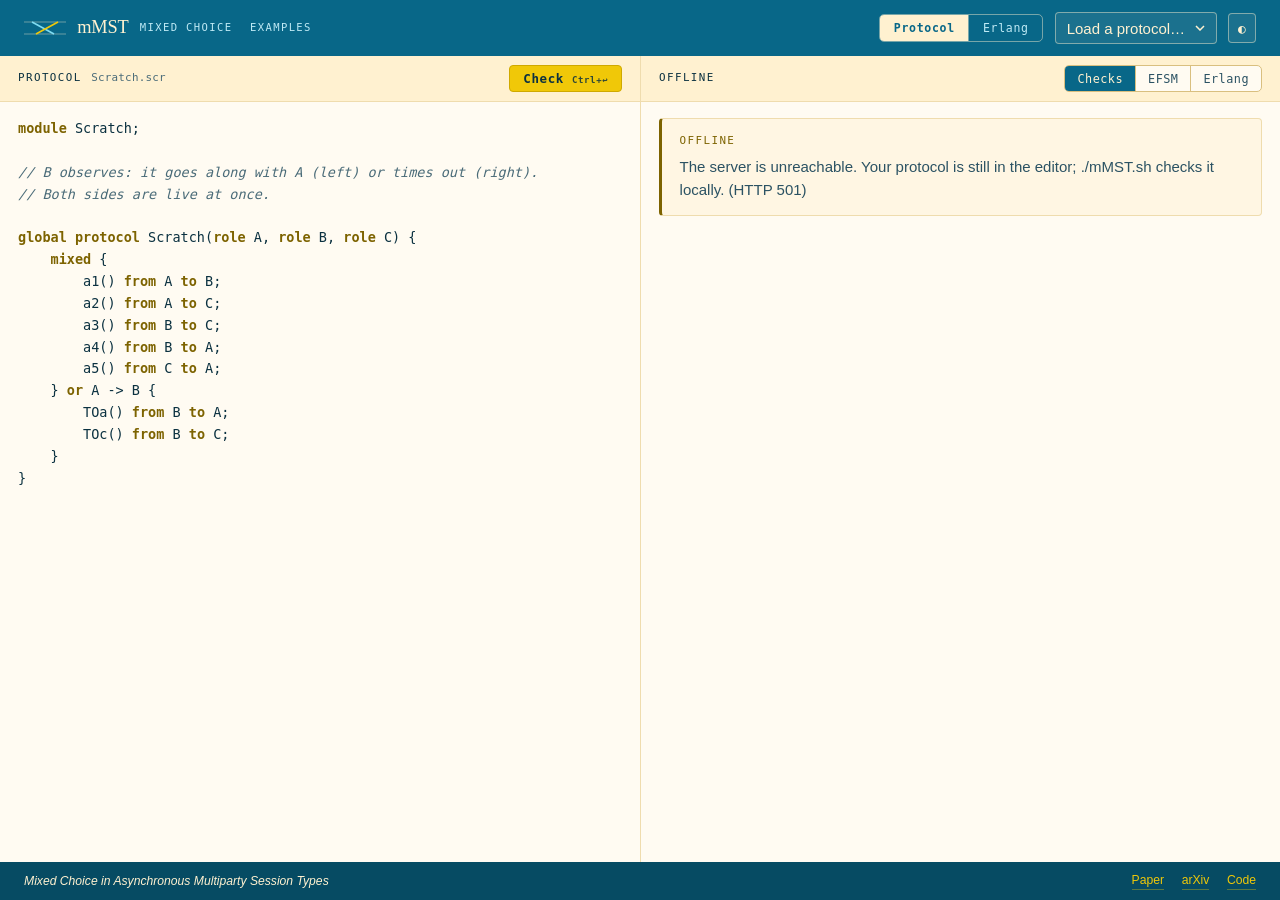
==== web/index.html @ 76cfd775 "init" ====
<!DOCTYPE html>
<html lang="en">
<head>
<meta charset="utf-8">
<meta name="viewport" content="width=device-width, initial-scale=1">
<title>mMST — mixed-choice session types</title>
<link rel="icon" href="data:image/svg+xml,%3Csvg xmlns='http://www.w3.org/2000/svg' viewBox='0 0 32 32'%3E%3Crect width='32' height='32' rx='6' fill='%23086788'/%3E%3Cpath d='M6 9h20M6 23h20' stroke='%23fff1d0' stroke-opacity='.45' stroke-width='1.5'/%3E%3Cpath d='M9 9l14 14' stroke='%2306aed5' stroke-width='3'/%3E%3Cpath d='M9 23l14-14' stroke='%23f0c808' stroke-width='3'/%3E%3C/svg%3E">
<link rel="stylesheet" href="theme.css">
<script src="shared.js"></script>
<style>
/* panes: one screen when wide, stacked when narrow */
body{height:100vh}
main{flex:1; min-height:0; display:grid; grid-template-columns:minmax(0,1fr) minmax(0,1fr)}
@media (max-width:900px){
  body{height:auto}
  main{grid-template-columns:1fr; grid-template-rows:minmax(260px,50vh) auto}
}
.pane{display:flex; flex-direction:column; min-width:0; min-height:0}
.pane + .pane{border-left:1px solid var(--rule)}
@media (max-width:900px){ .pane + .pane{border-left:0; border-top:1px solid var(--rule)} }
.pane-head{
  height:46px; flex:none; display:flex; align-items:center; gap:.6rem; padding:0 clamp(12px,2vw,18px);
  border-bottom:1px solid var(--rule); background:var(--head);
  font-family:var(--mono); font-size:.68rem; letter-spacing:.13em; text-transform:uppercase; color:var(--head-ink);
}
.pane-head .right{margin-left:auto; display:flex; gap:.5rem; align-items:center; text-transform:none; letter-spacing:0}
.pane-head .file{text-transform:none; letter-spacing:.02em; color:var(--ink-3)}
.pane-head .status{font-size:.7rem; color:var(--ink-3)}
.pane-head .btn.primary{padding:.34rem .8rem}

/* view tabs */
.tabs{display:inline-flex; border:1px solid var(--rule-2); border-radius:5px; overflow:hidden; background:var(--paper)}
.tabs button{
  font-family:var(--mono); font-size:.74rem; letter-spacing:.04em; padding:.32rem .75rem;
  border:0; background:transparent; color:var(--ink-2); cursor:pointer;
}
.tabs button + button{border-left:1px solid var(--rule-2)}
.tabs button[aria-selected="true"]{background:var(--tab-on); color:var(--tab-on-ink)}
.tabs button:hover:not([aria-selected="true"]){color:var(--accent)}
.tabs button[disabled]{opacity:.55; cursor:progress}

.pane-body{flex:1; overflow:auto; min-height:0}
.pane-body.editor{position:relative; overflow:hidden}
.pane-body.editor pre.hl, .pane-body.editor textarea{
  position:absolute; inset:0; margin:0; width:100%; height:100%; padding:1rem clamp(12px,2vw,18px);
  font-family:var(--mono); font-size:13.5px; line-height:1.62; tab-size:4;
  white-space:pre; overflow:auto; border:0;
}
.pane-body.editor pre.hl{color:var(--ink); background:var(--paper); pointer-events:none}
.pane-body.editor pre.hl code{white-space:inherit; font:inherit}
.pane-body.editor textarea{resize:none; outline:none; background:transparent; color:transparent; caret-color:var(--ink)}

/* modes */
main[hidden], header select[hidden]{display:none}
.modes{display:inline-flex; flex:none; border:1px solid var(--bar-rule); border-radius:5px; overflow:hidden}
.modes button{
  font-family:var(--mono); font-size:.72rem; letter-spacing:.06em; padding:.38rem .85rem;
  border:0; background:transparent; color:var(--bar-ink-2); cursor:pointer;
}
.modes button + button{border-left:1px solid var(--bar-rule)}
.modes button[aria-selected="true"]{background:var(--bar-ink); color:var(--bar); font-weight:700}
.modes button:hover:not([aria-selected="true"]){color:var(--bar-ink); background:rgba(255,241,208,.12)}

/* erlang mode */
@media (max-width:900px){ #erlang-main{grid-template-rows:minmax(340px,62vh) auto} }
.pane-head .file{min-width:0; overflow:hidden; text-overflow:ellipsis; white-space:nowrap}
.pane-head .btn{white-space:nowrap}
@media (max-width:600px){ .pane-head .btn:not(.primary){padding:.3rem .5rem; font-size:.7rem} }
.pane-head select{font-family:var(--mono); font-size:.72rem; padding:.28rem 1.6rem .28rem .5rem; max-width:none}
.erl-files{
  flex:none; display:flex; flex-wrap:wrap; gap:.3rem; align-items:center;
  padding:.5rem clamp(12px,2vw,18px); border-bottom:1px solid var(--rule); background:var(--paper);
}
.erl-files button{
  font-family:var(--mono); font-size:.72rem; padding:.22rem .5rem; border-radius:3px; cursor:pointer;
  border:1px solid var(--rule-2); background:var(--paper); color:var(--ink-2); white-space:nowrap;
}
.erl-files button:hover{border-color:var(--lhs); color:var(--lhs)}
.erl-files button[aria-current="true"]{background:var(--lhs); border-color:var(--lhs); color:var(--paper)}
.erl-files button.k4{border-style:dashed; color:var(--ink-3)}
.erl-files button.k4[aria-current="true"]{border-style:solid; color:var(--paper)}
.erl-files button.edited::after{content:" \2022"; color:var(--rhs); font-weight:700}
.erl-files button.edited[aria-current="true"]::after{color:var(--hl)}
.erl-files button.bad{border-color:var(--fail); color:var(--fail)}
.erl-files button.bad[aria-current="true"]{background:var(--fail); border-color:var(--fail); color:var(--fail-on)}
.erl-files .gap{width:.45rem; flex:none}
.erl-files button.undo{border:0; background:none; color:var(--ink-3); padding:.22rem 0; margin-left:auto; text-decoration:underline; text-underline-offset:2px}
@media (max-width:900px){ .erl-files{flex-wrap:nowrap; overflow-x:auto} }
.pane-body.editor mark.eline{background:rgba(221,28,26,.16); color:inherit; border-radius:2px; box-shadow:0 0 0 2px rgba(221,28,26,.16)}

.verdict .tag.wait{background:var(--hl); color:var(--hl-on)}
.rc0{color:var(--lhs)} .rc1{color:var(--rhs)} .rc2{color:var(--ink-2)} .rc3{color:var(--ink-3)}
.hintline .rc{font-family:var(--mono); font-size:.88em; font-weight:700}
.msg a[data-protocol]{color:var(--lhs); text-decoration:underline; text-underline-offset:2px}
.msg code{font-family:var(--mono); font-size:.88em; background:var(--sunk); padding:.08em .3em; border-radius:3px}
.msg .msg-do{display:flex; flex-wrap:wrap; gap:.4rem .8rem; align-items:center; margin-top:.7rem; font-size:.84rem; color:var(--ink-3)}

ul.erl-roles{list-style:none; margin:0 0 1.1rem; padding:0; max-width:46rem}
ul.erl-roles li{display:flex; flex-wrap:wrap; align-items:baseline; gap:.15rem .9rem; padding:.45rem 0; border-bottom:1px solid var(--rule)}
ul.erl-roles b{font-family:var(--mono); font-size:.82rem; min-width:7rem}
ul.erl-roles .alias{font-weight:400; font-size:.72rem; color:var(--ink-3)}
ul.erl-roles .st{font-family:var(--mono); font-size:.78rem; letter-spacing:.05em; font-weight:700}
ul.erl-roles .st code{font-family:var(--mono); background:var(--sunk); padding:.05em .3em; border-radius:3px}
ul.erl-roles li.finished .st{color:var(--pass)}
ul.erl-roles li.waiting .st{color:var(--rhs)}
ul.erl-roles li.crashed .st, ul.erl-roles li.failed .st{color:var(--fail)}
ul.erl-roles .more{font-family:var(--mono); font-size:.76rem; color:var(--ink-2)}
ul.erl-roles li.crashed .more, ul.erl-roles li.failed .more{flex-basis:100%; padding-left:7.9rem; word-break:break-word}
@media (max-width:600px){ ul.erl-roles li.crashed .more, ul.erl-roles li.failed .more{padding-left:0} }

button.loc{
  font-family:var(--mono); font-size:.8rem; background:none; border:0; padding:0; cursor:pointer;
  color:var(--fail); text-decoration:underline; text-underline-offset:2px;
}
ul.erl-roles button.loc{font-size:inherit; color:inherit}
ul.erl-problems{list-style:none; margin:.3rem 0 1.1rem; padding:0; max-width:52rem}
ul.erl-problems li{padding:.34rem 0; border-bottom:1px solid var(--rule); color:var(--ink); font-size:.88rem}
ul.erl-problems code{font-family:var(--mono); font-size:.8rem}
ul.erl-problems.warnings li{color:var(--ink-2)}
ul.erl-problems.warnings button.loc{color:var(--rhs)}
details.raw ul.erl-problems{margin-top:.6rem}

.erl-logbar{display:flex; align-items:baseline; gap:1rem; margin:1.5rem 0 .5rem}
.erl-logbar h3.sec{margin:0}
.erl-logbar label{display:inline-flex; gap:.35rem; align-items:center; font-size:.8rem; color:var(--ink-2); cursor:pointer}
.erl-logbar .n{color:var(--ink-3)}
.erl-log{
  font-family:var(--mono); font-size:.74rem; line-height:1.6; color:var(--ink);
  background:var(--sunk); border:1px solid var(--rule); border-radius:4px; padding:.55rem 0;
  overflow:auto; max-height:30rem;
}
.erl-log .ln, .erl-log summary{display:flex; gap:.8rem; padding:0 .9rem; white-space:pre; width:max-content; min-width:100%}
.erl-log .who{flex:none; width:var(--who,8ch); text-align:right; font-weight:700; overflow:hidden; text-overflow:ellipsis}
.erl-log .dbg{display:none}
.erl-log.trace .dbg{display:flex}
.erl-log .dbg .tx{color:var(--ink-3)}
.erl-log details.rep summary{cursor:pointer; list-style:none; color:var(--fail)}
.erl-log details.rep summary::-webkit-details-marker{display:none}
.erl-log details.rep summary .tx::before{content:"\25B8  "}
.erl-log details.rep[open] summary .tx::before{content:"\25BE  "}
.erl-log details.rep pre{margin:.15rem .9rem .5rem calc(var(--who,8ch) + 1.7rem); font:inherit; white-space:pre; color:var(--ink-2)}
.files-bar{display:flex; flex-wrap:wrap; gap:.5rem 1rem; align-items:center; justify-content:space-between;
  padding:.8rem clamp(12px,2vw,18px) 0; color:var(--ink-2); font-size:.86rem}
.files-bar code{font-family:var(--mono); font-size:.9em; background:var(--sunk); padding:.08em .3em; border-radius:3px}

/* result */
.result{padding:1rem clamp(12px,2vw,18px) 2.5rem}
.verdict{
  display:flex; align-items:baseline; gap:.7rem; margin:0 0 1rem; flex-wrap:wrap;
  font-family:var(--mono); font-size:.78rem; letter-spacing:.1em; text-transform:uppercase;
}
.verdict .tag{padding:.16rem .5rem; border-radius:3px; font-weight:600}
.verdict .tag.ok{background:var(--pass-fill); color:var(--pass-on)}
.verdict .tag.no{background:var(--fail-fill); color:var(--fail-on)}
.verdict .name{color:var(--ink-3); letter-spacing:.02em; text-transform:none; font-size:.8rem}

ul.flags{list-style:none; margin:0 0 1.4rem; padding:0; max-width:34rem}
ul.flags li{
  display:flex; align-items:baseline; gap:.7rem; padding:.42rem 0;
  border-bottom:1px solid var(--rule); font-family:var(--mono); font-size:.84rem;
}
ul.flags li b{min-width:2.2em; font-weight:600}
ul.flags li .nm{color:var(--ink-2); font-family:var(--sans); font-size:.92rem}
ul.flags li .dots{flex:1; border-bottom:1px dotted var(--rule-2); transform:translateY(-.25em)}
ul.flags li .v{font-weight:600; letter-spacing:.08em}
ul.flags li .v.p{color:var(--pass)} ul.flags li .v.f{color:var(--fail)}
ul.flags li.first-fail b{color:var(--fail)}

.culprit{
  font-family:var(--mono); font-size:.8rem; color:var(--fail);
  background:var(--sunk); border-left:2px solid var(--fail);
  padding:.5rem .8rem; margin:-.9rem 0 1.4rem; max-width:34rem; border-radius:0 3px 3px 0;
}
.hintline{max-width:46rem; color:var(--ink-2); margin:0 0 1rem}
.hintline b{color:var(--ink)}
.hintline code{font-family:var(--mono); font-size:.9em; background:var(--sunk); padding:.1em .35em; border-radius:3px}

ul.locals{list-style:none; margin:0; padding:0}
ul.locals li{padding:.5rem 0; border-bottom:1px solid var(--rule)}
ul.locals .role{
  font-family:var(--mono); font-size:.7rem; letter-spacing:.1em; text-transform:uppercase; color:var(--lhs);
  display:block; margin-bottom:.2rem;
}
ul.locals .ty{
  font-family:var(--mono); font-size:.82rem; line-height:1.6; color:var(--ink);
  overflow-x:auto; white-space:pre; display:block; padding-bottom:.25rem;
}

.msg{
  max-width:46rem; background:var(--card); border:1px solid var(--rule);
  border-left:3px solid var(--rhs); border-radius:4px; padding:.9rem 1.1rem; margin:0 0 1.2rem;
  color:var(--ink-2);
}
.msg .t{
  font-family:var(--mono); font-size:.68rem; letter-spacing:.13em; text-transform:uppercase;
  color:var(--rhs); margin-bottom:.4rem;
}
.msg.wait{border-left-color:var(--lhs)} .msg.wait .t{color:var(--lhs)}

details.raw{margin-top:1.7rem}
details.raw summary{
  font-family:var(--mono); font-size:.7rem; letter-spacing:.1em; text-transform:uppercase;
  color:var(--ink-3); cursor:pointer; list-style:none;
}
details.raw summary::-webkit-details-marker{display:none}
details.raw summary::before{content:"\25B8 "; color:var(--rhs)}
details.raw[open] summary::before{content:"\25BE "}
pre.raw{
  font-family:var(--mono); font-size:.72rem; line-height:1.55; background:var(--sunk);
  border:1px solid var(--rule); border-radius:4px; padding:.8rem 1rem; margin:.6rem 0 0;
  overflow-x:auto; max-height:22rem; color:var(--ink-2);
}

/* erlang view */
.files{display:flex; gap:.3rem; flex-wrap:wrap; padding:.8rem clamp(12px,2vw,18px) 0}
.files button{
  font-family:var(--mono); font-size:.72rem; padding:.25rem .5rem; border-radius:3px;
  border:1px solid var(--rule-2); background:var(--paper); cursor:pointer; color:var(--ink-2);
}
.files button.on{background:var(--lhs); border-color:var(--lhs); color:var(--paper)}

/* efsm */
.efsm{padding:.9rem clamp(12px,2vw,18px) 2rem}
.efsm-top{display:flex; flex-wrap:wrap; gap:.6rem 1rem; align-items:center; justify-content:space-between; margin:0 0 .5rem}
.efsm-roles{display:flex; gap:.3rem; flex-wrap:wrap}
.efsm-roles button{
  font-family:var(--mono); font-size:.74rem; padding:.28rem .7rem; border-radius:999px;
  border:1px solid var(--rule-2); background:var(--paper); color:var(--ink-2); cursor:pointer;
}
.efsm-roles button[aria-selected="true"]{background:var(--lhs); border-color:var(--lhs); color:var(--paper)}
.efsm-ctl{display:flex; gap:.35rem}
.efsm-ctl .btn{padding:.3rem .6rem; font-size:.74rem}
.efsm-note{color:var(--ink-2); font-size:.88rem; margin:.1rem 0 .7rem; max-width:46rem}
.efsm-canvas{overflow-x:auto; border:1px solid var(--rule); border-radius:6px; background:var(--card)}
.efsm-svg{display:block; height:auto; margin:0 auto}
.efsm-svg .tr{fill:none; stroke-width:1.8; stroke-linecap:round}
.efsm-svg .tr.lhs{stroke:var(--lhs)}
.efsm-svg .tr.rhs{stroke:var(--rhs)}
.efsm-svg .tr.none{stroke:var(--ink-3)}
.efsm-svg .tr.jump{stroke:var(--ink-3); stroke-dasharray:5 4}
.efsm-svg .tr.commit{stroke-width:2.4}
.efsm-svg .tr.next{stroke-width:3.2}
.efsm-svg .tr.hot{stroke:var(--hl); stroke-width:3.4}
.efsm-svg .ah.lhs{fill:var(--lhs)}
.efsm-svg .ah.rhs{fill:var(--rhs)}
.efsm-svg .ah.none, .efsm-svg .ah.jump{fill:var(--ink-3)}
.efsm-svg .hit{fill:none; stroke:transparent; stroke-width:16}
.efsm-svg .hit.next{cursor:pointer}
.efsm-svg .lbl rect{fill:var(--paper); stroke:var(--rule); stroke-width:1}
.efsm-svg .lbl text{font-family:var(--mono); font-size:10.5px; text-anchor:middle; fill:var(--ink-2)}
.efsm-svg .lbl .ev{font-weight:700; fill:var(--ink)}
.efsm-svg .lbl.lhs .ev{fill:var(--lhs)}
.efsm-svg .lbl.rhs .ev{fill:var(--rhs)}
.efsm-svg .lbl.next{cursor:pointer}
.efsm-svg .lbl.next rect{stroke:var(--hl-edge); stroke-width:2}
.efsm-svg .lbl.hot rect{fill:var(--hl); stroke:var(--hl-edge)}
.efsm-svg .lbl.hot text{fill:var(--hl-on)}
.efsm-svg .note{font-family:var(--mono); font-size:10px; fill:var(--ink-3)}
.efsm-svg .st .ring{fill:var(--paper); stroke:var(--ink-3); stroke-width:1.6}
.efsm-svg .st.start .ring{stroke:var(--ink)}
.efsm-svg .st.entry .ring{stroke:var(--accent); stroke-width:2.8}
.efsm-svg .st .inner{fill:none; stroke:var(--ink-3); stroke-width:1.3}
.efsm-svg .st.cont .ring{stroke-dasharray:4 3}
.efsm-svg .st .halo{fill:none; stroke:var(--hl); stroke-width:3; opacity:0}
.efsm-svg .sid{font-family:var(--mono); font-size:11.5px; font-weight:700; text-anchor:middle; fill:var(--ink)}
.efsm-svg .badge{font-family:var(--mono); font-size:10px; text-anchor:middle; fill:var(--accent)}
.efsm-svg .st.cur .ring{fill:var(--hl); stroke:var(--hl-edge); stroke-width:2.4}
.efsm-svg .st.cur .sid{fill:var(--hl-on)}
.efsm-svg .st.cur .halo{animation:efsmPulse 1.4s ease-out infinite; transform-box:fill-box; transform-origin:center}
.efsm-svg .token{fill:var(--hl); stroke:var(--hl-on); stroke-width:1.6; opacity:0; pointer-events:none}
.efsm-svg .token.on{opacity:1}
@keyframes efsmPulse{ 0%{opacity:.85; transform:scale(.85)} 100%{opacity:0; transform:scale(1.35)} }
@media (prefers-reduced-motion:reduce){ .efsm-svg .st.cur .halo{animation:none; opacity:.8} }
.efsm-trace{display:flex; gap:.6rem; align-items:baseline; margin:.8rem 0 0; flex-wrap:wrap}
.efsm-trace .lead{font-family:var(--mono); font-size:.66rem; letter-spacing:.14em; text-transform:uppercase; color:var(--accent)}
.efsm-trace ol{list-style:none; margin:0; padding:0; display:flex; flex-wrap:wrap; gap:.3rem}
.efsm-trace li{
  font-family:var(--mono); font-size:.74rem; padding:.16rem .45rem; border-radius:3px;
  background:var(--sunk); color:var(--ink); border-left:3px solid var(--ink-3);
}
.efsm-trace li.lhs{border-left-color:var(--lhs)}
.efsm-trace li.rhs{border-left-color:var(--rhs)}
.efsm-trace li.jump{border-left-style:dashed}
.efsm-trace li.end, .efsm-trace li.empty{background:transparent; border-left:0; color:var(--ink-3)}
.efsm-trace li.empty{font-family:var(--sans)}
.efsm-legend{display:flex; flex-wrap:wrap; gap:.35rem 1.2rem; margin:1rem 0 0; font-size:.78rem; color:var(--ink-2)}
.efsm-legend code{font-family:var(--mono); font-size:.92em; color:var(--ink)}
.efsm-legend .sw{display:inline-block; width:22px; vertical-align:middle; margin-right:.4rem; border-top:2.5px solid var(--ink-3)}
.efsm-legend .sw.lhs{border-top-color:var(--lhs)}
.efsm-legend .sw.rhs{border-top-color:var(--rhs)}
.efsm-legend .sw.jump{border-top-style:dashed}

</style>
</head>
<body>

<header>
  <div class="brand">
    <svg width="42" height="20" viewBox="0 0 42 20" aria-hidden="true">
      <line x1="0" y1="4" x2="42" y2="4" stroke="var(--rule-2)"></line>
      <line x1="0" y1="16" x2="42" y2="16" stroke="var(--rule-2)"></line>
      <line x1="8" y1="4" x2="30" y2="16" stroke="var(--lhs)" stroke-width="1.6"></line>
      <line x1="12" y1="16" x2="34" y2="4" stroke="var(--rhs)" stroke-width="1.6"></line>
    </svg>
    <h1>mMST</h1>
    <span class="sub"><a href="mixed-choice.html" title="Mixed choice and the four checks">mixed choice</a><a href="examples.html" title="The examples">examples</a></span>
  </div>

  <span class="modes" role="tablist" aria-label="Mode">
    <button role="tab" data-mode="protocol" aria-selected="true" title="Check a protocol">Protocol</button>
    <button role="tab" data-mode="erlang" aria-selected="false" title="Edit and run Erlang">Erlang</button>
  </span>
  <select id="examples" title="Load a protocol"><option value="">Load a protocol&hellip;</option></select>
  <select id="erlsets" title="Open Erlang" hidden><option value="">Open Erlang&hellip;</option></select>
  <button class="btn icon" id="theme" title="Light / dark" aria-label="Toggle light and dark">&#9680;</button>
</header>

<main id="protocol-main">
  <section class="pane">
    <div class="pane-head">
      <span>protocol</span><span class="file" id="modname"></span>
      <span class="right">
        <span class="status" id="status" aria-live="polite"></span>
        <button class="btn primary" id="check" title="Validate and project">Check <kbd id="kbdhint"></kbd></button>
      </span>
    </div>
    <div class="pane-body editor">
      <pre class="hl" aria-hidden="true"><code id="hl"></code></pre>
      <textarea id="src" spellcheck="false" autocapitalize="off" autocomplete="off" wrap="off"></textarea>
    </div>
  </section>

  <section class="pane">
    <div class="pane-head">
      <span id="resultTitle">checks</span>
      <span class="right">
        <span class="tabs" role="tablist" aria-label="What to show">
          <button role="tab" data-view="checks" aria-selected="true" title="Checks and local types">Checks</button>
          <button role="tab" data-view="efsm" aria-selected="false" title="State machine per role">EFSM</button>
          <button role="tab" data-view="erlang" aria-selected="false" title="Generated modules">Erlang</button>
        </span>
      </span>
    </div>
    <div class="pane-body" id="out"></div>
  </section>
</main>

<main id="erlang-main" hidden>
  <section class="pane">
    <div class="pane-head">
      <span>erlang</span><span class="file" id="erl-where"></span>
      <span class="right">
        <button class="btn" id="erl-reset" title="Revert this file" disabled>Reset file</button>
        <button class="btn" id="erl-zip" title="Download as .zip">.zip</button>
      </span>
    </div>
    <div class="erl-files" id="erl-files" aria-label="Files"></div>
    <div class="pane-body editor">
      <pre class="hl" aria-hidden="true"><code id="erl-hl"></code></pre>
      <textarea id="erl-src" spellcheck="false" autocapitalize="off" autocomplete="off" wrap="off" aria-label="Erlang source"></textarea>
    </div>
  </section>

  <section class="pane">
    <div class="pane-head">
      <span id="erl-title">run</span>
      <span class="right">
        <span class="status" id="erl-status" aria-live="polite"></span>
        <select id="erl-secs" title="Run time">
          <option value="1">1 s</option><option value="3" selected>3 s</option><option value="10">10 s</option>
        </select>
        <button class="btn primary" id="erl-run" title="Compile and run">Run <kbd class="kbd"></kbd></button>
      </span>
    </div>
    <div class="pane-body" id="erl-out"></div>
  </section>
</main>

<footer class="site" id="site-footer"></footer>

<script src="efsm.js"></script>
<script src="examples.js"></script>
<script src="erlang.js"></script>
<script>
(function(){
  "use strict";

  var SEED = [
    "module Scratch;",
    "",
    "// B observes: it goes along with A (left) or times out (right).",
    "// Both sides are live at once.",
    "",
    "global protocol Scratch(role A, role B, role C) {",
    "    mixed {",
    "        a1() from A to B;",
    "        a2() from A to C;",
    "        a3() from B to C;",
    "        a4() from B to A;",
    "        a5() from C to A;",
    "    } or A -> B {",
    "        TOa() from B to A;",
    "        TOc() from B to C;",
    "    }",
    "}"
  ].join("\n");

  var FLAG_NAMES = window.MMST.checks;

  function $(id){ return document.getElementById(id); }

  var MAC = /Mac|iPhone|iPad/.test(navigator.platform || navigator.userAgent);
  var src = $("src"), out = $("out"), status = $("status");
  var tabs = Array.prototype.slice.call(document.querySelectorAll(".tabs button")), view = "checks";
  function select(v){
    view = v;
    tabs.forEach(function(b){ b.setAttribute("aria-selected", b.getAttribute("data-view") === v ? "true" : "false"); });
  }

  function esc(s){ return String(s).replace(/[&<>]/g, function(c){ return {"&":"&amp;","<":"&lt;",">":"&gt;"}[c]; }); }
  function show(html){ out.innerHTML = html; out.scrollTop = 0; }

  function msg(kind, title, body){
    return '<div class="result"><div class="msg' + (kind ? " " + kind : "") + '">' +
           '<div class="t">' + esc(title) + '</div>' + esc(body) + '</div></div>';
  }

  function renderFlags(flags){
    var order = ["WF","SD","CT","BA"], firstFail = null, html = '<ul class="flags">';
    order.forEach(function(k){
      var pass = flags[k];
      if (!pass && firstFail === null) firstFail = k;
      html += '<li' + (!pass && firstFail === k ? ' class="first-fail"' : '') + '>' +
              '<b>' + k + '</b><span class="nm">' + FLAG_NAMES[k][0] + '</span>' +
              '<span class="dots"></span>' +
              '<span class="v ' + (pass ? "p" : "f") + '">' + (pass ? "PASS" : "FAIL") + '</span></li>';
    });
    return { html: html + "</ul>", firstFail: firstFail };
  }

  function render(r){
    if (!r.flags) {
      $("resultTitle").textContent = "not checked";
      return show(msg("", r.code === "parse" ? "Syntax error" : "Not checked",
                      r.error || "No result.") +
                  (r.raw ? '' : ''));
    }

    var f = renderFlags(r.flags), h = '<div class="result">';
    h += '<div class="verdict"><span class="tag ' + (r.ok ? "ok" : "no") + '">' +
         (r.ok ? "valid" : "invalid") + '</span>' +
         (r.protocol ? '<span class="name">' + esc(r.protocol) + '</span>' : '') + '</div>';
    h += f.html;

    if (!r.ok) {
      if (r.culprit) h += '<div class="culprit">culprit: ' + esc(r.culprit) + '</div>';
      var k = f.firstFail;
      h += '<p class="hintline"><b>' + k + ' &mdash; ' + FLAG_NAMES[k][0] + '.</b> ' + FLAG_NAMES[k][1] + '</p>';
      h += '<p class="hintline">Fix the first <b>FAIL</b>: one error can fail two checks.</p>';
      $("resultTitle").textContent = "invalid";
    } else {
      h += '<h3 class="sec">local types</h3><ul class="locals">';
      (r.locals || []).forEach(function(l){
        h += '<li><span class="role">' + esc(l.role) + '</span><code class="ty">' + esc(l.type) + '</code></li>';
      });
      h += '</ul><p class="hintline" style="margin-top:1.2rem"><code>&#8853;</code> sends' +
           ' &nbsp;&middot;&nbsp; <code>&amp;</code> receives' +
           ' &nbsp;&middot;&nbsp; <code>&#9655;</code> between the two sides of a mixed choice</p>';
      $("resultTitle").textContent = "valid";
    }

    if (r.raw) h += '<details class="raw"><summary>checker output</summary><pre class="raw">' + esc(r.raw) + '</pre></details>';
    show(h + "</div>");
  }

  var generated = null;
  function renderFiles(files){
    if (!files || !files.length) return show(msg("", "Nothing generated", "No files."));
    generated = files;
    var h = '<div class="files-bar"><span>' + esc(moduleName() || "Generated") +
            ': a <code>gen_</code> module per role, and callbacks to fill in.</span>' +
            '<button class="btn" id="toErlang" title="Edit and run in Erlang mode">Edit and run &rarr;</button></div>';
    h += '<div class="files">';
    files.forEach(function(f, i){
      h += '<button data-i="' + i + '"' + (i === 0 ? ' class="on"' : '') + '>' + esc(f.name) + '</button>';
    });
    h += '</div><pre class="code" id="fileBody">' + window.MMST.highlight(files[0].content, "erlang") + '</pre>';
    show(h);
    $("resultTitle").textContent = "generated erlang";
    $("toErlang").addEventListener("click", function(){
      window.MMST.erlang.openGenerated(moduleName() || "Scratch", generated);
      setMode("erlang");
    });
    Array.prototype.forEach.call(out.querySelectorAll(".files button"), function(b){
      b.addEventListener("click", function(){
        Array.prototype.forEach.call(out.querySelectorAll(".files button"), function(x){ x.classList.remove("on"); });
        b.classList.add("on");
        $("fileBody").innerHTML = window.MMST.highlight(files[+b.dataset.i].content, "erlang");
      });
    });
  }

  function renderEFSMPane(machines){
    if (!machines || !machines.length) return show(msg("", "Nothing to show", "No EFSMs."));
    window.MMST.efsm.render(out, machines);
    out.scrollTop = 0;
    $("resultTitle").textContent = "efsm";
  }

  function post(path, body){
    return fetch(path, {
      method: "POST",
      headers: { "Content-Type": "application/json" },
      body: JSON.stringify(body)
    }).then(function(r){
      if (!r.ok) throw new Error("HTTP " + r.status);
      return r.json();
    });
  }

  function offline(e){
    $("resultTitle").textContent = "offline";
    show(msg("", "Offline",
      "The server is unreachable. Your protocol is still in the editor; ./mMST.sh checks it locally. (" + e.message + ")"));
  }

  function busy(on, label){
    $("check").disabled = on;
    tabs.forEach(function(b){ b.disabled = on; });
    status.textContent = on ? (label || "checking…") : "";
  }

  function check(){
    shown = true;
    select("checks");
    busy(true);
    $("resultTitle").textContent = "checking";
    show(msg("wait", "Checking", ""));
    post("/api/validate", { source: src.value }).then(render).catch(offline)
      .then(function(){ busy(false); }, function(){ busy(false); });
  }

  function generate(){
    shown = true;
    select("erlang");
    busy(true, "generating…");
    $("resultTitle").textContent = "generating";
    show(msg("wait", "Generating", ""));
    post("/api/generate", { source: src.value })
      .then(function(r){ if (r.ok && r.files) renderFiles(r.files); else render(r); })
      .catch(offline).then(function(){ busy(false); }, function(){ busy(false); });
  }

  function showEFSMs(){
    shown = true;
    select("efsm");
    busy(true, "computing…");
    $("resultTitle").textContent = "computing";
    show(msg("wait", "Computing", ""));
    post("/api/efsm", { source: src.value })
      .then(function(r){ if (r.ok && r.machines) renderEFSMPane(r.machines); else render(r); })
      .catch(offline).then(function(){ busy(false); }, function(){ busy(false); });
  }

  function moduleName(){
    var m = /^\s*module\s+([A-Za-z_][A-Za-z0-9_]*)\s*;/m.exec(src.value);
    return m ? m[1] : null;
  }
  function syncName(){
    var m = moduleName();
    $("modname").textContent = m ? m + ".scr" : "no module declaration";
    $("modname").style.color = m ? "" : "var(--fail)";
  }

  var hl = document.getElementById("hl");
  function syncHighlight(){ hl.innerHTML = window.MMST.highlight(src.value, "scribble") + "\n"; }

  function decode(s){
    try { return decodeURIComponent(escape(atob(s.replace(/-/g,"+").replace(/_/g,"/")))); }
    catch (e) { return null; }
  }

  $("check").addEventListener("click", check);
  var VIEWS = { checks: check, efsm: showEFSMs, erlang: generate };
  tabs.forEach(function(b){ b.addEventListener("click", function(){ VIEWS[b.getAttribute("data-view")](); }); });
  src.addEventListener("input", syncName);
  src.addEventListener("input", syncHighlight);
  src.addEventListener("scroll", function(){
    var pre = hl.parentElement;
    pre.scrollTop = src.scrollTop; pre.scrollLeft = src.scrollLeft;
  });

  // The draft survives a visit to the other pages.
  var DRAFT = "mmst.draft";
  function saveDraft(){ try { sessionStorage.setItem(DRAFT, src.value); } catch (e) {} }
  function loadDraft(){ try { return sessionStorage.getItem(DRAFT); } catch (e) { return null; } }
  src.addEventListener("input", saveDraft);
  window.addEventListener("pagehide", saveDraft);

  src.addEventListener("keydown", function(e){
    if (e.key === "Tab" && !e.metaKey && !e.ctrlKey && !e.altKey) {
      e.preventDefault();
      src.setRangeText("    ", src.selectionStart, src.selectionEnd, "end");
      syncName();
      syncHighlight();
    }
  });
  document.addEventListener("keydown", function(e){
    if ((e.metaKey || e.ctrlKey) && e.key === "Enter") {
      e.preventDefault();
      if (mode === "erlang") window.MMST.erlang.run(); else check();
    }
  });

  // Two modes; the Erlang mode generates from the protocol editor.
  var mode = "protocol", shown = false;
  var modeButtons = Array.prototype.slice.call(document.querySelectorAll(".modes button"));
  function setMode(m, want){
    var was = mode;
    mode = m;
    $("protocol-main").hidden = m !== "protocol";
    $("erlang-main").hidden = m !== "erlang";
    $("examples").hidden = m !== "protocol";
    $("erlsets").hidden = m !== "erlang";
    modeButtons.forEach(function(b){ b.setAttribute("aria-selected", b.getAttribute("data-mode") === m ? "true" : "false"); });
    if (m === "erlang") return window.MMST.erlang.enter(want);
    if (was === "erlang") window.MMST.erlang.leave();
    history.replaceState(null, "", $("examples").value ? "#ex=" + encodeURIComponent($("examples").value)
                                                       : location.pathname + location.search);
    if (!shown) check();
  }
  modeButtons.forEach(function(b){ b.addEventListener("click", function(){ setMode(b.getAttribute("data-mode")); }); });

  // Menu: the exercise folders, then the examples examples.js picks.
  var byId = {}, sel = $("examples");
  function fillMenu(list){
    var E = window.MMST.examples;
    list.forEach(function(x){ byId[x.id] = x; });
    (E ? E.arrange(list, false) : [{ group: "Protocols", items: list }]).forEach(function(g){
      if (!g.items.length) return;
      var og = document.createElement("optgroup");
      og.label = g.group;
      g.items.forEach(function(x){
        var o = document.createElement("option");
        o.value = x.id; o.textContent = E ? E.title(x.id) : x.id;
        og.appendChild(o);
      });
      sel.appendChild(og);
    });
  }

  // From the menu or #ex=NAME[&view=efsm]; the hash names it until the first edit.
  function load(id, v){
    var x = byId[id];
    if (!x) return false;
    src.value = x.source;
    syncName();
    syncHighlight();
    sel.value = id;
    history.replaceState(null, "", "#ex=" + encodeURIComponent(id));
    (VIEWS[v] || VIEWS[view])();
    return true;
  }
  sel.addEventListener("change", function(){ if (sel.value) load(sel.value); });
  src.addEventListener("input", function(){
    if (sel.value) sel.value = "";
    if (/[#&]ex=/.test(location.hash)) history.replaceState(null, "", location.pathname + location.search);
  });

  var menu = fetch("/api/examples")
    .then(function(r){ if (!r.ok) throw new Error("HTTP " + r.status); return r.json(); })
    .then(function(d){ fillMenu(d.examples || []); window.MMST.erlang.refresh(); });

  function unescapeHash(s){ try { return decodeURIComponent(s); } catch (e) { return s; } }
  var hash = location.hash;
  var p = /[#&]p=([A-Za-z0-9_-]+)/.exec(hash), seeded = p && decode(p[1]);
  var ex = /[#&]ex=([^&]+)/.exec(hash), wanted = /[#&]view=(checks|efsm|erlang)(?:&|$)/.exec(hash);
  $("kbdhint").textContent = document.querySelector("#erl-run .kbd").textContent = MAC ? "\u2318\u21A9" : "Ctrl+\u21A9";

  window.MMST.erlang.init({
    post: post,
    protocol: function(){ return src.value; },
    moduleName: moduleName,
    hasProtocol: function(id){ return !!byId[id]; },
    openProtocol: function(id){ shown = true; setMode("protocol"); if (!load(id, "checks")) check(); }
  });
  var erl = /[#&]mode=erlang(?:&|$)/.test(hash), erlId = /[#&]erl=([^&]+)/.exec(hash);

  src.value = seeded || loadDraft() || SEED;
  syncName();
  syncHighlight();
  // Start: #mode=erlang, else #p=, else #ex= (once the menu is in), else the draft or the starter.
  if (erl) {
    menu["catch"](function(){});
    setMode("erlang", erlId ? unescapeHash(erlId[1]) : undefined);
  } else if (ex && !seeded) {
    menu.then(function(){
      if (load(unescapeHash(ex[1]), wanted && wanted[1])) return;
      history.replaceState(null, "", location.pathname + location.search);   // no such example
      check();
    }, check);
  } else {
    menu["catch"](function(){});
    check();
  }
})();
</script>
</body>
</html>
---- web/theme.css ----
/* Palette and shared chrome, light and dark.
   Turquoise #06aed5 (left, pass), Cerulean #086788, Amber #f0c808 (right),
   Papaya #fff1d0, Scarlet #dd1c1a (fail). Text variants darkened to 4.5:1. */
:root{
  --paper:#fffbf2; --card:#fff6e3; --sunk:#fff1d0;
  --ink:#0b3140; --ink-2:#2b5263; --ink-3:#4a6b78;
  --rule:#efdcae; --rule-2:#d9bf7f;
  --lhs:#067792; --rhs:#7d6300; --pass:#067792; --fail:#c01715;
  --pass-fill:#06aed5; --pass-on:#06222d; --fail-fill:#dd1c1a; --fail-on:#ffffff;
  --accent:#086788;
  --hl:#f0c808; --hl-on:#0b3140; --hl-edge:#cfa900;
  --bar:#086788; --bar-ink:#fff1d0; --bar-ink-2:#bfeaf5; --bar-rule:rgba(255,241,208,.45);
  --logo-lhs:#7fdcf2; --logo-rhs:#f0c808; --logo-rule:rgba(255,241,208,.4);
  --head:#fff1d0; --head-ink:#0b3140;
  --tab-on:#086788; --tab-on-ink:#fff1d0;
  --foot:#064b63; --foot-ink:#fff1d0; --foot-ink-2:#bfe0ea; --foot-link:#f0c808;
  --serif:"Iowan Old Style","Palatino Linotype",Palatino,Georgia,serif;
  --sans:"Avenir Next",Avenir,"Segoe UI","Helvetica Neue",Helvetica,Arial,sans-serif;
  --mono:Menlo,"SF Mono","DejaVu Sans Mono","Liberation Mono",Consolas,monospace;
}
@media (prefers-color-scheme:dark){
  :root:not([data-theme="light"]){
    --paper:#06212c; --card:#0a2a37; --sunk:#0e3342;
    --ink:#fff1d0; --ink-2:#eadcbc; --ink-3:#a3bec7;
    --rule:#1b4557; --rule-2:#2a5a6e;
    --lhs:#06aed5; --rhs:#f0c808; --pass:#06aed5; --fail:#ff6a5f;
    --pass-fill:#06aed5; --pass-on:#04161d; --fail-fill:#ff6a5f; --fail-on:#1a0605;
    --accent:#f0c808;
    --hl:#f0c808; --hl-on:#04161d; --hl-edge:#f0c808;
    --head:#0b2f3d; --head-ink:#fff1d0;
    --tab-on:#06aed5; --tab-on-ink:#04161d;
    --foot:#041a23; --foot-ink:#fff1d0; --foot-ink-2:#a9c6cf; --foot-link:#f0c808;
  }
}
:root[data-theme="dark"]{
  --paper:#06212c; --card:#0a2a37; --sunk:#0e3342;
  --ink:#fff1d0; --ink-2:#eadcbc; --ink-3:#a3bec7;
  --rule:#1b4557; --rule-2:#2a5a6e;
  --lhs:#06aed5; --rhs:#f0c808; --pass:#06aed5; --fail:#ff6a5f;
  --pass-fill:#06aed5; --pass-on:#04161d; --fail-fill:#ff6a5f; --fail-on:#1a0605;
  --accent:#f0c808;
  --hl:#f0c808; --hl-on:#04161d; --hl-edge:#f0c808;
  --head:#0b2f3d; --head-ink:#fff1d0;
  --tab-on:#06aed5; --tab-on-ink:#04161d;
  --foot:#041a23; --foot-ink:#fff1d0; --foot-ink-2:#a9c6cf; --foot-link:#f0c808;
}

*{box-sizing:border-box}
html{scrollbar-color:var(--rule-2) transparent}
::selection{background:rgba(6,174,213,.28)}
body{
  margin:0; min-height:100vh; background:var(--paper); color:var(--ink);
  font-family:var(--sans); font-size:15px; line-height:1.5;
  display:flex; flex-direction:column; -webkit-font-smoothing:antialiased;
}
button,select,textarea{font-family:inherit; font-size:inherit; color:inherit}
:focus-visible{outline:2px solid var(--accent); outline-offset:2px; border-radius:2px}
a{text-decoration:none}

/* bar */
header{
  display:flex; align-items:center; gap:.7rem; flex-wrap:wrap; min-height:56px;
  padding:.55rem clamp(12px,2.5vw,24px); background:var(--bar); color:var(--bar-ink);
}
.brand{display:flex; align-items:center; gap:.7rem; margin-right:auto}
.brand h1{
  font-family:var(--serif); font-weight:400; font-size:1.15rem; margin:0; letter-spacing:-.01em;
  white-space:nowrap;
}
.brand .sub{
  display:inline-flex; flex-wrap:wrap; gap:.2rem 1.1rem;
  font-family:var(--mono); font-size:.66rem; letter-spacing:.13em; text-transform:uppercase; color:var(--bar-ink-2);
}
.brand .sub a{color:inherit}
.brand .sub a:hover, .brand .sub a[aria-current="page"]{color:var(--bar-ink)}
.brand a.home{display:flex; align-items:center; gap:.7rem; color:inherit; text-decoration:none}
a.btn{display:inline-block; text-decoration:none; color:inherit}

select,.btn{
  background:var(--paper); border:1px solid var(--rule-2); border-radius:4px;
  padding:.4rem .7rem; cursor:pointer;
}
select{max-width:14rem}
.btn{font-family:var(--mono); font-size:.78rem; letter-spacing:.05em}
.btn:hover{border-color:var(--lhs); color:var(--lhs)}
.btn.primary{background:var(--hl); border-color:var(--hl-edge); color:var(--hl-on); font-weight:700}
.btn.primary:hover{filter:brightness(1.05); color:var(--hl-on)}
.btn.primary[disabled],.btn[disabled]{opacity:.55; cursor:progress}
.btn.icon{padding:.4rem .55rem}
kbd{font-family:var(--mono); font-size:.72em; opacity:.85}

/* controls on the cerulean bar */
header select, header .btn{background:rgba(255,241,208,.08); border-color:var(--bar-rule); color:var(--bar-ink)}
header select{
  -webkit-appearance:none; appearance:none; padding-right:1.9rem;
  background-image:url("data:image/svg+xml,%3Csvg xmlns='http://www.w3.org/2000/svg' width='10' height='6' viewBox='0 0 10 6'%3E%3Cpath d='M1 1l4 4 4-4' fill='none' stroke='%23fff1d0' stroke-width='1.5'/%3E%3C/svg%3E");
  background-repeat:no-repeat; background-position:right .7rem center;
}
header select option{color:var(--ink); background:var(--paper)}
header .btn:hover{border-color:var(--bar-ink); color:var(--bar-ink); background:rgba(255,241,208,.16)}
header :focus-visible{outline-color:var(--bar-ink)}
.brand svg{--lhs:var(--logo-lhs); --rhs:var(--logo-rhs); --rule-2:var(--logo-rule); flex:none}


/* shared */
h3.sec{
  font-family:var(--mono); font-size:.68rem; letter-spacing:.14em; text-transform:uppercase;
  color:var(--accent); font-weight:400; margin:1.7rem 0 .6rem;
}
pre.code{
  font-family:var(--mono); font-size:.76rem; line-height:1.6; margin:.7rem clamp(12px,2vw,18px) 2rem;
  background:var(--sunk); border:1px solid var(--rule); border-radius:4px; padding:.9rem 1.1rem;
  overflow-x:auto; color:var(--ink);
}
.tok-kw{color:var(--rhs); font-weight:600}
.tok-str{color:var(--lhs)}
.tok-com{color:var(--ink-3); font-style:italic}
.tok-num{color:var(--accent)}
.tok-var{color:var(--ink)}

/* reading pages: one scrolling column */
main.doc{flex:1; padding:2.4rem clamp(16px,4vw,32px) 3.2rem}
.doc .col{max-width:44rem; margin:0 auto}
.doc .kicker{font-family:var(--mono); font-size:.7rem; letter-spacing:.14em; text-transform:uppercase; color:var(--accent); margin:0 0 .4rem}
.doc h1.title{font-family:var(--serif); font-weight:400; font-size:clamp(2rem,4.5vw,2.7rem); line-height:1.1; margin:0 0 .9rem; color:var(--ink)}
.doc .lede{font-size:1.06rem; color:var(--ink-2); margin:0 0 1.6rem; max-width:40rem}
.doc p{color:var(--ink-2); margin:0 0 1rem}
.doc p b{color:var(--ink)}
.doc code{font-family:var(--mono); font-size:.9em; background:var(--sunk); padding:.1em .35em; border-radius:3px}
.doc pre.code{margin:.3rem 0 1.2rem}
.doc h3.sec{margin:2.3rem 0 .7rem}
.doc a:not(.btn){color:var(--lhs)}
.doc a:not(.btn):hover{text-decoration:underline; text-underline-offset:2px}

/* footer */
footer.site{
  background:var(--foot); color:var(--foot-ink-2); font-size:.76rem;
  display:flex; flex-wrap:wrap; gap:.3rem 1.4rem; align-items:center; justify-content:space-between;
  padding:.6rem clamp(12px,2.5vw,24px);
}
footer.site i{color:var(--foot-ink)}
footer.site nav{display:flex; gap:1.1rem}
footer.site a{color:var(--foot-link); border-bottom:1px solid rgba(240,200,8,.35)}
footer.site a:hover{border-bottom-color:var(--foot-link)}
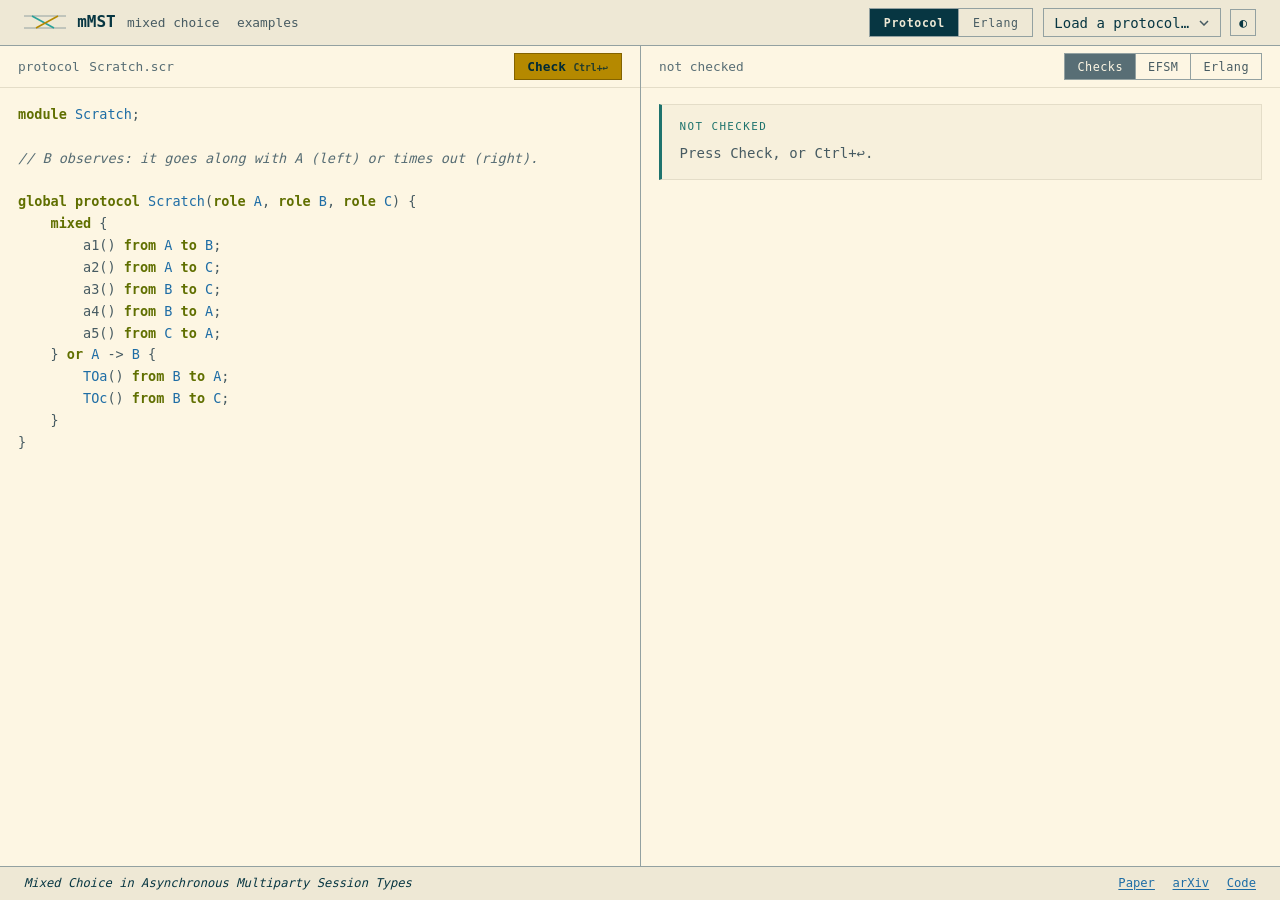
==== commit 441a2df6: "update" ====
--- a/web/index.html
+++ b/web/index.html
@@ -4,32 +4,43 @@
 <meta charset="utf-8">
 <meta name="viewport" content="width=device-width, initial-scale=1">
 <title>mMST — mixed-choice session types</title>
-<link rel="icon" href="data:image/svg+xml,%3Csvg xmlns='http://www.w3.org/2000/svg' viewBox='0 0 32 32'%3E%3Crect width='32' height='32' rx='6' fill='%23086788'/%3E%3Cpath d='M6 9h20M6 23h20' stroke='%23fff1d0' stroke-opacity='.45' stroke-width='1.5'/%3E%3Cpath d='M9 9l14 14' stroke='%2306aed5' stroke-width='3'/%3E%3Cpath d='M9 23l14-14' stroke='%23f0c808' stroke-width='3'/%3E%3C/svg%3E">
+<link rel="icon" href="data:image/svg+xml,%3Csvg xmlns='http://www.w3.org/2000/svg' viewBox='0 0 32 32'%3E%3Crect width='32' height='32' fill='%23002b36'/%3E%3Cpath d='M6 9h20M6 23h20' stroke='%2393a1a1' stroke-opacity='.6' stroke-width='1.5'/%3E%3Cpath d='M9 9l14 14' stroke='%232aa198' stroke-width='3'/%3E%3Cpath d='M9 23l14-14' stroke='%23b58900' stroke-width='3'/%3E%3C/svg%3E">
 <link rel="stylesheet" href="theme.css">
 <script src="shared.js"></script>
 <style>
-/* panes: one screen when wide, stacked when narrow */
+/* panes: side by side when wide, stacked when narrow; split.js moves the gutter */
 body{height:100vh}
-main{flex:1; min-height:0; display:grid; grid-template-columns:minmax(0,1fr) minmax(0,1fr)}
+main{flex:1; min-height:0; display:grid; grid-template-columns:minmax(0,calc(var(--split,50) * 1%)) 1px minmax(0,1fr)}
 @media (max-width:900px){
   body{height:auto}
-  main{grid-template-columns:1fr; grid-template-rows:minmax(260px,50vh) auto}
+  main{grid-template-columns:1fr; grid-template-rows:var(--top,50vh) 1px auto}
 }
 .pane{display:flex; flex-direction:column; min-width:0; min-height:0}
-.pane + .pane{border-left:1px solid var(--rule)}
-@media (max-width:900px){ .pane + .pane{border-left:0; border-top:1px solid var(--rule)} }
+.gutter{position:relative; z-index:3; background:var(--rule-2); cursor:col-resize; touch-action:none}
+.gutter::before{content:""; position:absolute; inset:0 -6px}
+.gutter::after{content:""; position:absolute; inset:0 -1px; background:var(--accent); opacity:0; transition:opacity .12s}
+.gutter:hover::after, .gutter:focus-visible::after, body.resizing .gutter::after{opacity:1}
+.gutter:focus-visible{outline:0}
+@media (max-width:900px){
+  .gutter{cursor:row-resize}
+  .gutter::before{inset:-6px 0}
+  .gutter::after{inset:-1px 0}
+}
+body.resizing{-webkit-user-select:none; user-select:none}
+body.resizing.cols, body.resizing.cols *{cursor:col-resize !important}
+body.resizing.rows, body.resizing.rows *{cursor:row-resize !important}
 .pane-head{
-  height:46px; flex:none; display:flex; align-items:center; gap:.6rem; padding:0 clamp(12px,2vw,18px);
+  height:42px; flex:none; display:flex; align-items:center; gap:.6rem; padding:0 clamp(12px,2vw,18px);
   border-bottom:1px solid var(--rule); background:var(--head);
-  font-family:var(--mono); font-size:.68rem; letter-spacing:.13em; text-transform:uppercase; color:var(--head-ink);
+  font-size:.8rem; color:var(--head-ink);
 }
 .pane-head .right{margin-left:auto; display:flex; gap:.5rem; align-items:center; text-transform:none; letter-spacing:0}
-.pane-head .file{text-transform:none; letter-spacing:.02em; color:var(--ink-3)}
+.pane-head .file{color:var(--ink-3)}
 .pane-head .status{font-size:.7rem; color:var(--ink-3)}
 .pane-head .btn.primary{padding:.34rem .8rem}
 
 /* view tabs */
-.tabs{display:inline-flex; border:1px solid var(--rule-2); border-radius:5px; overflow:hidden; background:var(--paper)}
+.tabs{display:inline-flex; border:1px solid var(--rule-2); border-radius:0; overflow:hidden; background:var(--paper)}
 .tabs button{
   font-family:var(--mono); font-size:.74rem; letter-spacing:.04em; padding:.32rem .75rem;
   border:0; background:transparent; color:var(--ink-2); cursor:pointer;
@@ -46,23 +57,23 @@
   font-family:var(--mono); font-size:13.5px; line-height:1.62; tab-size:4;
   white-space:pre; overflow:auto; border:0;
 }
-.pane-body.editor pre.hl{color:var(--ink); background:var(--paper); pointer-events:none}
+.pane-body.editor pre.hl{color:var(--ink-2); background:var(--paper); pointer-events:none}
 .pane-body.editor pre.hl code{white-space:inherit; font:inherit}
 .pane-body.editor textarea{resize:none; outline:none; background:transparent; color:transparent; caret-color:var(--ink)}
 
 /* modes */
 main[hidden], header select[hidden]{display:none}
-.modes{display:inline-flex; flex:none; border:1px solid var(--bar-rule); border-radius:5px; overflow:hidden}
+.modes{display:inline-flex; flex:none; border:1px solid var(--bar-rule); border-radius:0; overflow:hidden}
 .modes button{
   font-family:var(--mono); font-size:.72rem; letter-spacing:.06em; padding:.38rem .85rem;
   border:0; background:transparent; color:var(--bar-ink-2); cursor:pointer;
 }
 .modes button + button{border-left:1px solid var(--bar-rule)}
 .modes button[aria-selected="true"]{background:var(--bar-ink); color:var(--bar); font-weight:700}
-.modes button:hover:not([aria-selected="true"]){color:var(--bar-ink); background:rgba(255,241,208,.12)}
+.modes button:hover:not([aria-selected="true"]){color:var(--bar-ink); background:var(--paper)}
 
 /* erlang mode */
-@media (max-width:900px){ #erlang-main{grid-template-rows:minmax(340px,62vh) auto} }
+@media (max-width:900px){ #erlang-main{grid-template-rows:var(--top,62vh) 1px auto} }
 .pane-head .file{min-width:0; overflow:hidden; text-overflow:ellipsis; white-space:nowrap}
 .pane-head .btn{white-space:nowrap}
 @media (max-width:600px){ .pane-head .btn:not(.primary){padding:.3rem .5rem; font-size:.7rem} }
@@ -72,7 +83,7 @@
   padding:.5rem clamp(12px,2vw,18px); border-bottom:1px solid var(--rule); background:var(--paper);
 }
 .erl-files button{
-  font-family:var(--mono); font-size:.72rem; padding:.22rem .5rem; border-radius:3px; cursor:pointer;
+  font-family:var(--mono); font-size:.72rem; padding:.22rem .5rem; border-radius:0; cursor:pointer;
   border:1px solid var(--rule-2); background:var(--paper); color:var(--ink-2); white-space:nowrap;
 }
 .erl-files button:hover{border-color:var(--lhs); color:var(--lhs)}
@@ -82,17 +93,17 @@
 .erl-files button.edited::after{content:" \2022"; color:var(--rhs); font-weight:700}
 .erl-files button.edited[aria-current="true"]::after{color:var(--hl)}
 .erl-files button.bad{border-color:var(--fail); color:var(--fail)}
-.erl-files button.bad[aria-current="true"]{background:var(--fail); border-color:var(--fail); color:var(--fail-on)}
+.erl-files button.bad[aria-current="true"]{background:var(--fail-fill); border-color:var(--fail-fill); color:var(--fail-on)}
 .erl-files .gap{width:.45rem; flex:none}
 .erl-files button.undo{border:0; background:none; color:var(--ink-3); padding:.22rem 0; margin-left:auto; text-decoration:underline; text-underline-offset:2px}
 @media (max-width:900px){ .erl-files{flex-wrap:nowrap; overflow-x:auto} }
-.pane-body.editor mark.eline{background:rgba(221,28,26,.16); color:inherit; border-radius:2px; box-shadow:0 0 0 2px rgba(221,28,26,.16)}
-
-.verdict .tag.wait{background:var(--hl); color:var(--hl-on)}
+.pane-body.editor mark.eline{background:rgba(220,50,47,.2); color:inherit; box-shadow:0 0 0 2px rgba(220,50,47,.2)}
+
+.verdict .tag.wait{color:var(--rhs)}
 .rc0{color:var(--lhs)} .rc1{color:var(--rhs)} .rc2{color:var(--ink-2)} .rc3{color:var(--ink-3)}
 .hintline .rc{font-family:var(--mono); font-size:.88em; font-weight:700}
 .msg a[data-protocol]{color:var(--lhs); text-decoration:underline; text-underline-offset:2px}
-.msg code{font-family:var(--mono); font-size:.88em; background:var(--sunk); padding:.08em .3em; border-radius:3px}
+.msg code{font-family:var(--mono); font-size:.88em; background:var(--sunk); padding:.08em .3em; border-radius:0}
 .msg .msg-do{display:flex; flex-wrap:wrap; gap:.4rem .8rem; align-items:center; margin-top:.7rem; font-size:.84rem; color:var(--ink-3)}
 
 ul.erl-roles{list-style:none; margin:0 0 1.1rem; padding:0; max-width:46rem}
@@ -100,7 +111,7 @@
 ul.erl-roles b{font-family:var(--mono); font-size:.82rem; min-width:7rem}
 ul.erl-roles .alias{font-weight:400; font-size:.72rem; color:var(--ink-3)}
 ul.erl-roles .st{font-family:var(--mono); font-size:.78rem; letter-spacing:.05em; font-weight:700}
-ul.erl-roles .st code{font-family:var(--mono); background:var(--sunk); padding:.05em .3em; border-radius:3px}
+ul.erl-roles .st code{font-family:var(--mono); background:var(--sunk); padding:.05em .3em; border-radius:0}
 ul.erl-roles li.finished .st{color:var(--pass)}
 ul.erl-roles li.waiting .st{color:var(--rhs)}
 ul.erl-roles li.crashed .st, ul.erl-roles li.failed .st{color:var(--fail)}
@@ -126,7 +137,7 @@
 .erl-logbar .n{color:var(--ink-3)}
 .erl-log{
   font-family:var(--mono); font-size:.74rem; line-height:1.6; color:var(--ink);
-  background:var(--sunk); border:1px solid var(--rule); border-radius:4px; padding:.55rem 0;
+  background:var(--sunk); border:1px solid var(--rule); border-radius:0; padding:.55rem 0;
   overflow:auto; max-height:30rem;
 }
 .erl-log .ln, .erl-log summary{display:flex; gap:.8rem; padding:0 .9rem; white-space:pre; width:max-content; min-width:100%}
@@ -141,17 +152,19 @@
 .erl-log details.rep pre{margin:.15rem .9rem .5rem calc(var(--who,8ch) + 1.7rem); font:inherit; white-space:pre; color:var(--ink-2)}
 .files-bar{display:flex; flex-wrap:wrap; gap:.5rem 1rem; align-items:center; justify-content:space-between;
   padding:.8rem clamp(12px,2vw,18px) 0; color:var(--ink-2); font-size:.86rem}
-.files-bar code{font-family:var(--mono); font-size:.9em; background:var(--sunk); padding:.08em .3em; border-radius:3px}
+.files-bar code{font-family:var(--mono); font-size:.9em; background:var(--sunk); padding:.08em .3em; border-radius:0}
 
 /* result */
 .result{padding:1rem clamp(12px,2vw,18px) 2.5rem}
 .verdict{
   display:flex; align-items:baseline; gap:.7rem; margin:0 0 1rem; flex-wrap:wrap;
-  font-family:var(--mono); font-size:.78rem; letter-spacing:.1em; text-transform:uppercase;
-}
-.verdict .tag{padding:.16rem .5rem; border-radius:3px; font-weight:600}
-.verdict .tag.ok{background:var(--pass-fill); color:var(--pass-on)}
-.verdict .tag.no{background:var(--fail-fill); color:var(--fail-on)}
+  font-size:.82rem; text-transform:uppercase;
+}
+.verdict .tag{font-weight:700}
+.verdict .tag::before{content:"[\00a0"; color:var(--ink-3); font-weight:400}
+.verdict .tag::after{content:"\00a0]"; color:var(--ink-3); font-weight:400}
+.verdict .tag.ok{color:var(--pass)}
+.verdict .tag.no{color:var(--fail)}
 .verdict .name{color:var(--ink-3); letter-spacing:.02em; text-transform:none; font-size:.8rem}
 
 ul.flags{list-style:none; margin:0 0 1.4rem; padding:0; max-width:34rem}
@@ -169,11 +182,11 @@
 .culprit{
   font-family:var(--mono); font-size:.8rem; color:var(--fail);
   background:var(--sunk); border-left:2px solid var(--fail);
-  padding:.5rem .8rem; margin:-.9rem 0 1.4rem; max-width:34rem; border-radius:0 3px 3px 0;
+  padding:.5rem .8rem; margin:-.9rem 0 1.4rem; max-width:34rem; border-radius:0;
 }
 .hintline{max-width:46rem; color:var(--ink-2); margin:0 0 1rem}
 .hintline b{color:var(--ink)}
-.hintline code{font-family:var(--mono); font-size:.9em; background:var(--sunk); padding:.1em .35em; border-radius:3px}
+.hintline code{font-family:var(--mono); font-size:.9em; background:var(--sunk); padding:.1em .35em; border-radius:0}
 
 ul.locals{list-style:none; margin:0; padding:0}
 ul.locals li{padding:.5rem 0; border-bottom:1px solid var(--rule)}
@@ -188,7 +201,7 @@
 
 .msg{
   max-width:46rem; background:var(--card); border:1px solid var(--rule);
-  border-left:3px solid var(--rhs); border-radius:4px; padding:.9rem 1.1rem; margin:0 0 1.2rem;
+  border-left:3px solid var(--rhs); border-radius:0; padding:.9rem 1.1rem; margin:0 0 1.2rem;
   color:var(--ink-2);
 }
 .msg .t{
@@ -207,14 +220,14 @@
 details.raw[open] summary::before{content:"\25BE "}
 pre.raw{
   font-family:var(--mono); font-size:.72rem; line-height:1.55; background:var(--sunk);
-  border:1px solid var(--rule); border-radius:4px; padding:.8rem 1rem; margin:.6rem 0 0;
+  border:1px solid var(--rule); border-radius:0; padding:.8rem 1rem; margin:.6rem 0 0;
   overflow-x:auto; max-height:22rem; color:var(--ink-2);
 }
 
 /* erlang view */
 .files{display:flex; gap:.3rem; flex-wrap:wrap; padding:.8rem clamp(12px,2vw,18px) 0}
 .files button{
-  font-family:var(--mono); font-size:.72rem; padding:.25rem .5rem; border-radius:3px;
+  font-family:var(--mono); font-size:.72rem; padding:.25rem .5rem; border-radius:0;
   border:1px solid var(--rule-2); background:var(--paper); cursor:pointer; color:var(--ink-2);
 }
 .files button.on{background:var(--lhs); border-color:var(--lhs); color:var(--paper)}
@@ -224,14 +237,14 @@
 .efsm-top{display:flex; flex-wrap:wrap; gap:.6rem 1rem; align-items:center; justify-content:space-between; margin:0 0 .5rem}
 .efsm-roles{display:flex; gap:.3rem; flex-wrap:wrap}
 .efsm-roles button{
-  font-family:var(--mono); font-size:.74rem; padding:.28rem .7rem; border-radius:999px;
+  font-family:var(--mono); font-size:.74rem; padding:.28rem .7rem; border-radius:0;
   border:1px solid var(--rule-2); background:var(--paper); color:var(--ink-2); cursor:pointer;
 }
 .efsm-roles button[aria-selected="true"]{background:var(--lhs); border-color:var(--lhs); color:var(--paper)}
 .efsm-ctl{display:flex; gap:.35rem}
 .efsm-ctl .btn{padding:.3rem .6rem; font-size:.74rem}
 .efsm-note{color:var(--ink-2); font-size:.88rem; margin:.1rem 0 .7rem; max-width:46rem}
-.efsm-canvas{overflow-x:auto; border:1px solid var(--rule); border-radius:6px; background:var(--card)}
+.efsm-canvas{overflow-x:auto; border:1px solid var(--rule); border-radius:0; background:var(--card)}
 .efsm-svg{display:block; height:auto; margin:0 auto}
 .efsm-svg .tr{fill:none; stroke-width:1.8; stroke-linecap:round}
 .efsm-svg .tr.lhs{stroke:var(--lhs)}
@@ -275,7 +288,7 @@
 .efsm-trace .lead{font-family:var(--mono); font-size:.66rem; letter-spacing:.14em; text-transform:uppercase; color:var(--accent)}
 .efsm-trace ol{list-style:none; margin:0; padding:0; display:flex; flex-wrap:wrap; gap:.3rem}
 .efsm-trace li{
-  font-family:var(--mono); font-size:.74rem; padding:.16rem .45rem; border-radius:3px;
+  font-family:var(--mono); font-size:.74rem; padding:.16rem .45rem; border-radius:0;
   background:var(--sunk); color:var(--ink); border-left:3px solid var(--ink-3);
 }
 .efsm-trace li.lhs{border-left-color:var(--lhs)}
@@ -316,7 +329,7 @@
 </header>
 
 <main id="protocol-main">
-  <section class="pane">
+  <section class="pane" id="protocol-left">
     <div class="pane-head">
       <span>protocol</span><span class="file" id="modname"></span>
       <span class="right">
@@ -329,6 +342,8 @@
       <textarea id="src" spellcheck="false" autocapitalize="off" autocomplete="off" wrap="off"></textarea>
     </div>
   </section>
+
+  <div class="gutter" role="separator" tabindex="0" aria-controls="protocol-left" aria-label="Resize panes" title="Drag to resize; double-click to reset"></div>
 
   <section class="pane">
     <div class="pane-head">
@@ -346,7 +361,7 @@
 </main>
 
 <main id="erlang-main" hidden>
-  <section class="pane">
+  <section class="pane" id="erlang-left">
     <div class="pane-head">
       <span>erlang</span><span class="file" id="erl-where"></span>
       <span class="right">
@@ -360,6 +375,8 @@
       <textarea id="erl-src" spellcheck="false" autocapitalize="off" autocomplete="off" wrap="off" aria-label="Erlang source"></textarea>
     </div>
   </section>
+
+  <div class="gutter" role="separator" tabindex="0" aria-controls="erlang-left" aria-label="Resize panes" title="Drag to resize; double-click to reset"></div>
 
   <section class="pane">
     <div class="pane-head">
@@ -378,6 +395,7 @@
 
 <footer class="site" id="site-footer"></footer>
 
+<script src="split.js"></script>
 <script src="efsm.js"></script>
 <script src="examples.js"></script>
 <script src="erlang.js"></script>
@@ -389,7 +407,6 @@
     "module Scratch;",
     "",
     "// B observes: it goes along with A (left) or times out (right).",
-    "// Both sides are live at once.",
     "",
     "global protocol Scratch(role A, role B, role C) {",
     "    mixed {",
@@ -530,6 +547,12 @@
     status.textContent = on ? (label || "checking…") : "";
   }
 
+  // Loaded, not checked: nothing runs until asked.
+  function idle(){
+    $("resultTitle").textContent = "not checked";
+    show(msg("wait", "Not checked", "Press Check, or " + (MAC ? "\u2318\u21A9" : "Ctrl+\u21A9") + "."));
+  }
+
   function check(){
     shown = true;
     select("checks");
@@ -627,7 +650,7 @@
     if (was === "erlang") window.MMST.erlang.leave();
     history.replaceState(null, "", $("examples").value ? "#ex=" + encodeURIComponent($("examples").value)
                                                        : location.pathname + location.search);
-    if (!shown) check();
+    if (!shown) idle();
   }
   modeButtons.forEach(function(b){ b.addEventListener("click", function(){ setMode(b.getAttribute("data-mode")); }); });
 
@@ -658,7 +681,7 @@
     syncHighlight();
     sel.value = id;
     history.replaceState(null, "", "#ex=" + encodeURIComponent(id));
-    (VIEWS[v] || VIEWS[view])();
+    if (VIEWS[v]) VIEWS[v](); else idle();
     return true;
   }
   sel.addEventListener("change", function(){ if (sel.value) load(sel.value); });
@@ -682,7 +705,7 @@
     protocol: function(){ return src.value; },
     moduleName: moduleName,
     hasProtocol: function(id){ return !!byId[id]; },
-    openProtocol: function(id){ shown = true; setMode("protocol"); if (!load(id, "checks")) check(); }
+    openProtocol: function(id){ shown = true; setMode("protocol"); if (!load(id)) idle(); }
   });
   var erl = /[#&]mode=erlang(?:&|$)/.test(hash), erlId = /[#&]erl=([^&]+)/.exec(hash);
 
@@ -697,11 +720,11 @@
     menu.then(function(){
       if (load(unescapeHash(ex[1]), wanted && wanted[1])) return;
       history.replaceState(null, "", location.pathname + location.search);   // no such example
-      check();
-    }, check);
+      idle();
+    }, idle);
   } else {
     menu["catch"](function(){});
-    check();
+    idle();
   }
 })();
 </script>
--- a/web/theme.css
+++ b/web/theme.css
@@ -1,144 +1,147 @@
-/* Palette and shared chrome, light and dark.
-   Turquoise #06aed5 (left, pass), Cerulean #086788, Amber #f0c808 (right),
-   Papaya #fff1d0, Scarlet #dd1c1a (fail). Text variants darkened to 4.5:1. */
+/* Solarized (Ethan Schoonover), light and dark; the system monospace throughout.
+   Fills and strokes use the canonical accents. Text variants are darkened (light)
+   or lightened (dark) just enough for 4.5:1.
+   left = cyan, right = yellow, pass = green, fail = red, links = blue. */
 :root{
-  --paper:#fffbf2; --card:#fff6e3; --sunk:#fff1d0;
-  --ink:#0b3140; --ink-2:#2b5263; --ink-3:#4a6b78;
-  --rule:#efdcae; --rule-2:#d9bf7f;
-  --lhs:#067792; --rhs:#7d6300; --pass:#067792; --fail:#c01715;
-  --pass-fill:#06aed5; --pass-on:#06222d; --fail-fill:#dd1c1a; --fail-on:#ffffff;
-  --accent:#086788;
-  --hl:#f0c808; --hl-on:#0b3140; --hl-edge:#cfa900;
-  --bar:#086788; --bar-ink:#fff1d0; --bar-ink-2:#bfeaf5; --bar-rule:rgba(255,241,208,.45);
-  --logo-lhs:#7fdcf2; --logo-rhs:#f0c808; --logo-rule:rgba(255,241,208,.4);
-  --head:#fff1d0; --head-ink:#0b3140;
-  --tab-on:#086788; --tab-on-ink:#fff1d0;
-  --foot:#064b63; --foot-ink:#fff1d0; --foot-ink-2:#bfe0ea; --foot-link:#f0c808;
-  --serif:"Iowan Old Style","Palatino Linotype",Palatino,Georgia,serif;
-  --sans:"Avenir Next",Avenir,"Segoe UI","Helvetica Neue",Helvetica,Arial,sans-serif;
-  --mono:Menlo,"SF Mono","DejaVu Sans Mono","Liberation Mono",Consolas,monospace;
+  --paper:#fdf6e3; --card:#f7f0dc; --sunk:#eee8d5;
+  --ink:#073642; --ink-2:#475b62; --ink-3:#566c73;
+  --rule:#e4ddc8; --rule-2:#93a1a1;
+  --lhs:#1e736d; --rhs:#836300; --pass:#606f00; --fail:#ca2522; --accent:#1e6da5;
+  --syn-kw:#606f00; --syn-str:#1e736d; --syn-num:#bf2a72; --syn-var:#1e6da5;
+  --pass-fill:#859900; --pass-on:#002b36; --fail-fill:#ca2522; --fail-on:#fdf6e3;
+  --hl:#b58900; --hl-on:#002b36; --hl-edge:#836300;
+  --bar:#eee8d5; --bar-ink:#073642; --bar-ink-2:#475b62; --bar-rule:#93a1a1;
+  --logo-lhs:#2aa198; --logo-rhs:#b58900; --logo-rule:#93a1a1;
+  --head:#fdf6e3; --head-ink:#586e75;
+  --tab-on:#586e75; --tab-on-ink:#fdf6e3;
+  --foot:#eee8d5; --foot-ink:#073642; --foot-ink-2:#475b62; --foot-link:#1e6da5;
+  --sel:rgba(38,139,210,.2);
+  --chev:url("data:image/svg+xml,%3Csvg xmlns='http://www.w3.org/2000/svg' width='10' height='6' viewBox='0 0 10 6'%3E%3Cpath d='M1 1l4 4 4-4' fill='none' stroke='%23475b62' stroke-width='1.5'/%3E%3C/svg%3E");
+  --mono:ui-monospace,"SF Mono",SFMono-Regular,Menlo,"DejaVu Sans Mono","Liberation Mono",Consolas,monospace;
+  --serif:var(--mono); --sans:var(--mono);
 }
 @media (prefers-color-scheme:dark){
   :root:not([data-theme="light"]){
-    --paper:#06212c; --card:#0a2a37; --sunk:#0e3342;
-    --ink:#fff1d0; --ink-2:#eadcbc; --ink-3:#a3bec7;
-    --rule:#1b4557; --rule-2:#2a5a6e;
-    --lhs:#06aed5; --rhs:#f0c808; --pass:#06aed5; --fail:#ff6a5f;
-    --pass-fill:#06aed5; --pass-on:#04161d; --fail-fill:#ff6a5f; --fail-on:#1a0605;
-    --accent:#f0c808;
-    --hl:#f0c808; --hl-on:#04161d; --hl-edge:#f0c808;
-    --head:#0b2f3d; --head-ink:#fff1d0;
-    --tab-on:#06aed5; --tab-on-ink:#04161d;
-    --foot:#041a23; --foot-ink:#fff1d0; --foot-ink-2:#a9c6cf; --foot-link:#f0c808;
+    --paper:#002b36; --card:#00252f; --sunk:#001f27;
+    --ink:#eee8d5; --ink-2:#93a1a1; --ink-3:#839496;
+    --rule:#134a58; --rule-2:#586e75;
+    --lhs:#2aa198; --rhs:#b58900; --pass:#859900; --fail:#e56462; --accent:#2f93d9;
+    --syn-kw:#859900; --syn-str:#2aa198; --syn-num:#dd629d; --syn-var:#2f93d9;
+    --pass-fill:#859900; --pass-on:#002b36; --fail-fill:#dc322f; --fail-on:#ffffff;
+    --hl:#b58900; --hl-on:#002b36; --hl-edge:#b58900;
+    --bar:#073642; --bar-ink:#eee8d5; --bar-ink-2:#93a1a1; --bar-rule:#586e75;
+    --logo-lhs:#2aa198; --logo-rhs:#b58900; --logo-rule:#586e75;
+    --head:#002b36; --head-ink:#839496;
+    --tab-on:#93a1a1; --tab-on-ink:#002b36;
+    --foot:#073642; --foot-ink:#eee8d5; --foot-ink-2:#93a1a1; --foot-link:#479fde;
+    --sel:rgba(38,139,210,.35);
+    --chev:url("data:image/svg+xml,%3Csvg xmlns='http://www.w3.org/2000/svg' width='10' height='6' viewBox='0 0 10 6'%3E%3Cpath d='M1 1l4 4 4-4' fill='none' stroke='%2393a1a1' stroke-width='1.5'/%3E%3C/svg%3E");
   }
 }
 :root[data-theme="dark"]{
-  --paper:#06212c; --card:#0a2a37; --sunk:#0e3342;
-  --ink:#fff1d0; --ink-2:#eadcbc; --ink-3:#a3bec7;
-  --rule:#1b4557; --rule-2:#2a5a6e;
-  --lhs:#06aed5; --rhs:#f0c808; --pass:#06aed5; --fail:#ff6a5f;
-  --pass-fill:#06aed5; --pass-on:#04161d; --fail-fill:#ff6a5f; --fail-on:#1a0605;
-  --accent:#f0c808;
-  --hl:#f0c808; --hl-on:#04161d; --hl-edge:#f0c808;
-  --head:#0b2f3d; --head-ink:#fff1d0;
-  --tab-on:#06aed5; --tab-on-ink:#04161d;
-  --foot:#041a23; --foot-ink:#fff1d0; --foot-ink-2:#a9c6cf; --foot-link:#f0c808;
+  --paper:#002b36; --card:#00252f; --sunk:#001f27;
+  --ink:#eee8d5; --ink-2:#93a1a1; --ink-3:#839496;
+  --rule:#134a58; --rule-2:#586e75;
+  --lhs:#2aa198; --rhs:#b58900; --pass:#859900; --fail:#e56462; --accent:#2f93d9;
+  --syn-kw:#859900; --syn-str:#2aa198; --syn-num:#dd629d; --syn-var:#2f93d9;
+  --pass-fill:#859900; --pass-on:#002b36; --fail-fill:#dc322f; --fail-on:#ffffff;
+  --hl:#b58900; --hl-on:#002b36; --hl-edge:#b58900;
+  --bar:#073642; --bar-ink:#eee8d5; --bar-ink-2:#93a1a1; --bar-rule:#586e75;
+  --logo-lhs:#2aa198; --logo-rhs:#b58900; --logo-rule:#586e75;
+  --head:#002b36; --head-ink:#839496;
+  --tab-on:#93a1a1; --tab-on-ink:#002b36;
+  --foot:#073642; --foot-ink:#eee8d5; --foot-ink-2:#93a1a1; --foot-link:#479fde;
+  --sel:rgba(38,139,210,.35);
+  --chev:url("data:image/svg+xml,%3Csvg xmlns='http://www.w3.org/2000/svg' width='10' height='6' viewBox='0 0 10 6'%3E%3Cpath d='M1 1l4 4 4-4' fill='none' stroke='%2393a1a1' stroke-width='1.5'/%3E%3C/svg%3E");
 }
 
 *{box-sizing:border-box}
 html{scrollbar-color:var(--rule-2) transparent}
-::selection{background:rgba(6,174,213,.28)}
+::selection{background:var(--sel)}
 body{
   margin:0; min-height:100vh; background:var(--paper); color:var(--ink);
-  font-family:var(--sans); font-size:15px; line-height:1.5;
+  font-family:var(--mono); font-size:14px; line-height:1.55;
   display:flex; flex-direction:column; -webkit-font-smoothing:antialiased;
 }
 button,select,textarea{font-family:inherit; font-size:inherit; color:inherit}
-:focus-visible{outline:2px solid var(--accent); outline-offset:2px; border-radius:2px}
+:focus-visible{outline:2px solid var(--accent); outline-offset:1px}
 a{text-decoration:none}
 
-/* bar */
+/* bar: a status line */
 header{
-  display:flex; align-items:center; gap:.7rem; flex-wrap:wrap; min-height:56px;
-  padding:.55rem clamp(12px,2.5vw,24px); background:var(--bar); color:var(--bar-ink);
+  display:flex; align-items:center; gap:.6rem; flex-wrap:wrap; min-height:46px;
+  padding:.4rem clamp(12px,2.5vw,24px); background:var(--bar); color:var(--bar-ink);
+  border-bottom:1px solid var(--bar-rule);
 }
 .brand{display:flex; align-items:center; gap:.7rem; margin-right:auto}
-.brand h1{
-  font-family:var(--serif); font-weight:400; font-size:1.15rem; margin:0; letter-spacing:-.01em;
-  white-space:nowrap;
-}
-.brand .sub{
-  display:inline-flex; flex-wrap:wrap; gap:.2rem 1.1rem;
-  font-family:var(--mono); font-size:.66rem; letter-spacing:.13em; text-transform:uppercase; color:var(--bar-ink-2);
-}
+.brand h1{font-weight:700; font-size:1rem; margin:0; white-space:nowrap}
+.brand .sub{display:inline-flex; flex-wrap:wrap; gap:.2rem 1.1rem; font-size:.8rem; color:var(--bar-ink-2)}
 .brand .sub a{color:inherit}
 .brand .sub a:hover, .brand .sub a[aria-current="page"]{color:var(--bar-ink)}
+.brand .sub a[aria-current="page"]::after{content:"*"; color:var(--logo-rhs)}
 .brand a.home{display:flex; align-items:center; gap:.7rem; color:inherit; text-decoration:none}
 a.btn{display:inline-block; text-decoration:none; color:inherit}
 
 select,.btn{
-  background:var(--paper); border:1px solid var(--rule-2); border-radius:4px;
-  padding:.4rem .7rem; cursor:pointer;
+  background:var(--paper); border:1px solid var(--rule-2); border-radius:0;
+  padding:.32rem .65rem; cursor:pointer;
 }
 select{max-width:14rem}
-.btn{font-family:var(--mono); font-size:.78rem; letter-spacing:.05em}
-.btn:hover{border-color:var(--lhs); color:var(--lhs)}
+.btn{font-size:.8rem}
+.btn:hover{background:var(--sunk); border-color:var(--ink-3)}
 .btn.primary{background:var(--hl); border-color:var(--hl-edge); color:var(--hl-on); font-weight:700}
-.btn.primary:hover{filter:brightness(1.05); color:var(--hl-on)}
+.btn.primary:hover{filter:brightness(1.08); background:var(--hl)}
 .btn.primary[disabled],.btn[disabled]{opacity:.55; cursor:progress}
-.btn.icon{padding:.4rem .55rem}
-kbd{font-family:var(--mono); font-size:.72em; opacity:.85}
+.btn.icon{padding:.32rem .5rem}
+kbd{font-family:var(--mono); font-size:.75em; opacity:.8}
 
-/* controls on the cerulean bar */
-header select, header .btn{background:rgba(255,241,208,.08); border-color:var(--bar-rule); color:var(--bar-ink)}
+header select, header .btn{background:transparent; border-color:var(--bar-rule); color:var(--bar-ink)}
 header select{
   -webkit-appearance:none; appearance:none; padding-right:1.9rem;
-  background-image:url("data:image/svg+xml,%3Csvg xmlns='http://www.w3.org/2000/svg' width='10' height='6' viewBox='0 0 10 6'%3E%3Cpath d='M1 1l4 4 4-4' fill='none' stroke='%23fff1d0' stroke-width='1.5'/%3E%3C/svg%3E");
-  background-repeat:no-repeat; background-position:right .7rem center;
+  background-image:var(--chev); background-repeat:no-repeat; background-position:right .7rem center;
 }
 header select option{color:var(--ink); background:var(--paper)}
-header .btn:hover{border-color:var(--bar-ink); color:var(--bar-ink); background:rgba(255,241,208,.16)}
+header .btn:hover, header select:hover{background-color:var(--paper)}
 header :focus-visible{outline-color:var(--bar-ink)}
 .brand svg{--lhs:var(--logo-lhs); --rhs:var(--logo-rhs); --rule-2:var(--logo-rule); flex:none}
 
-
 /* shared */
 h3.sec{
-  font-family:var(--mono); font-size:.68rem; letter-spacing:.14em; text-transform:uppercase;
-  color:var(--accent); font-weight:400; margin:1.7rem 0 .6rem;
+  font-size:.78rem; letter-spacing:.04em; text-transform:uppercase;
+  color:var(--ink); font-weight:700; margin:1.7rem 0 .6rem;
 }
 pre.code{
-  font-family:var(--mono); font-size:.76rem; line-height:1.6; margin:.7rem clamp(12px,2vw,18px) 2rem;
-  background:var(--sunk); border:1px solid var(--rule); border-radius:4px; padding:.9rem 1.1rem;
-  overflow-x:auto; color:var(--ink);
+  font-family:var(--mono); font-size:.8rem; line-height:1.6; margin:.7rem clamp(12px,2vw,18px) 2rem;
+  background:var(--sunk); border:1px solid var(--rule); padding:.9rem 1.1rem;
+  overflow-x:auto; color:var(--ink-2);
 }
-.tok-kw{color:var(--rhs); font-weight:600}
-.tok-str{color:var(--lhs)}
+.tok-kw{color:var(--syn-kw); font-weight:700}
+.tok-str{color:var(--syn-str)}
 .tok-com{color:var(--ink-3); font-style:italic}
-.tok-num{color:var(--accent)}
-.tok-var{color:var(--ink)}
+.tok-num{color:var(--syn-num)}
+.tok-var{color:var(--syn-var)}
 
-/* reading pages: one scrolling column */
-main.doc{flex:1; padding:2.4rem clamp(16px,4vw,32px) 3.2rem}
-.doc .col{max-width:44rem; margin:0 auto}
-.doc .kicker{font-family:var(--mono); font-size:.7rem; letter-spacing:.14em; text-transform:uppercase; color:var(--accent); margin:0 0 .4rem}
-.doc h1.title{font-family:var(--serif); font-weight:400; font-size:clamp(2rem,4.5vw,2.7rem); line-height:1.1; margin:0 0 .9rem; color:var(--ink)}
-.doc .lede{font-size:1.06rem; color:var(--ink-2); margin:0 0 1.6rem; max-width:40rem}
+/* reading pages: one column, 80 characters */
+main.doc{flex:1; padding:2.2rem clamp(16px,4vw,32px) 3rem}
+.doc .col{max-width:80ch; margin:0 auto}
+.doc .kicker{font-size:.76rem; color:var(--accent); margin:0 0 .4rem}
+.doc h1.title{font-weight:700; font-size:clamp(1.5rem,3.6vw,2rem); line-height:1.15; margin:0 0 .9rem; color:var(--ink)}
+.doc .lede{font-size:1rem; color:var(--ink-2); margin:0 0 1.6rem}
 .doc p{color:var(--ink-2); margin:0 0 1rem}
 .doc p b{color:var(--ink)}
-.doc code{font-family:var(--mono); font-size:.9em; background:var(--sunk); padding:.1em .35em; border-radius:3px}
+.doc code{font-family:var(--mono); font-size:.95em; background:var(--sunk); padding:.05em .3em}
 .doc pre.code{margin:.3rem 0 1.2rem}
 .doc h3.sec{margin:2.3rem 0 .7rem}
-.doc a:not(.btn){color:var(--lhs)}
-.doc a:not(.btn):hover{text-decoration:underline; text-underline-offset:2px}
+.doc a:not(.btn){color:var(--accent); text-decoration:underline; text-underline-offset:2px}
+.doc a:not(.btn):hover{color:var(--ink)}
 
-/* footer */
+/* footer: a second status line */
 footer.site{
   background:var(--foot); color:var(--foot-ink-2); font-size:.76rem;
   display:flex; flex-wrap:wrap; gap:.3rem 1.4rem; align-items:center; justify-content:space-between;
-  padding:.6rem clamp(12px,2.5vw,24px);
+  padding:.45rem clamp(12px,2.5vw,24px); border-top:1px solid var(--bar-rule);
 }
 footer.site i{color:var(--foot-ink)}
 footer.site nav{display:flex; gap:1.1rem}
-footer.site a{color:var(--foot-link); border-bottom:1px solid rgba(240,200,8,.35)}
-footer.site a:hover{border-bottom-color:var(--foot-link)}
+footer.site a{color:var(--foot-link); text-decoration:underline; text-underline-offset:2px}
+footer.site a:hover{color:var(--foot-ink)}
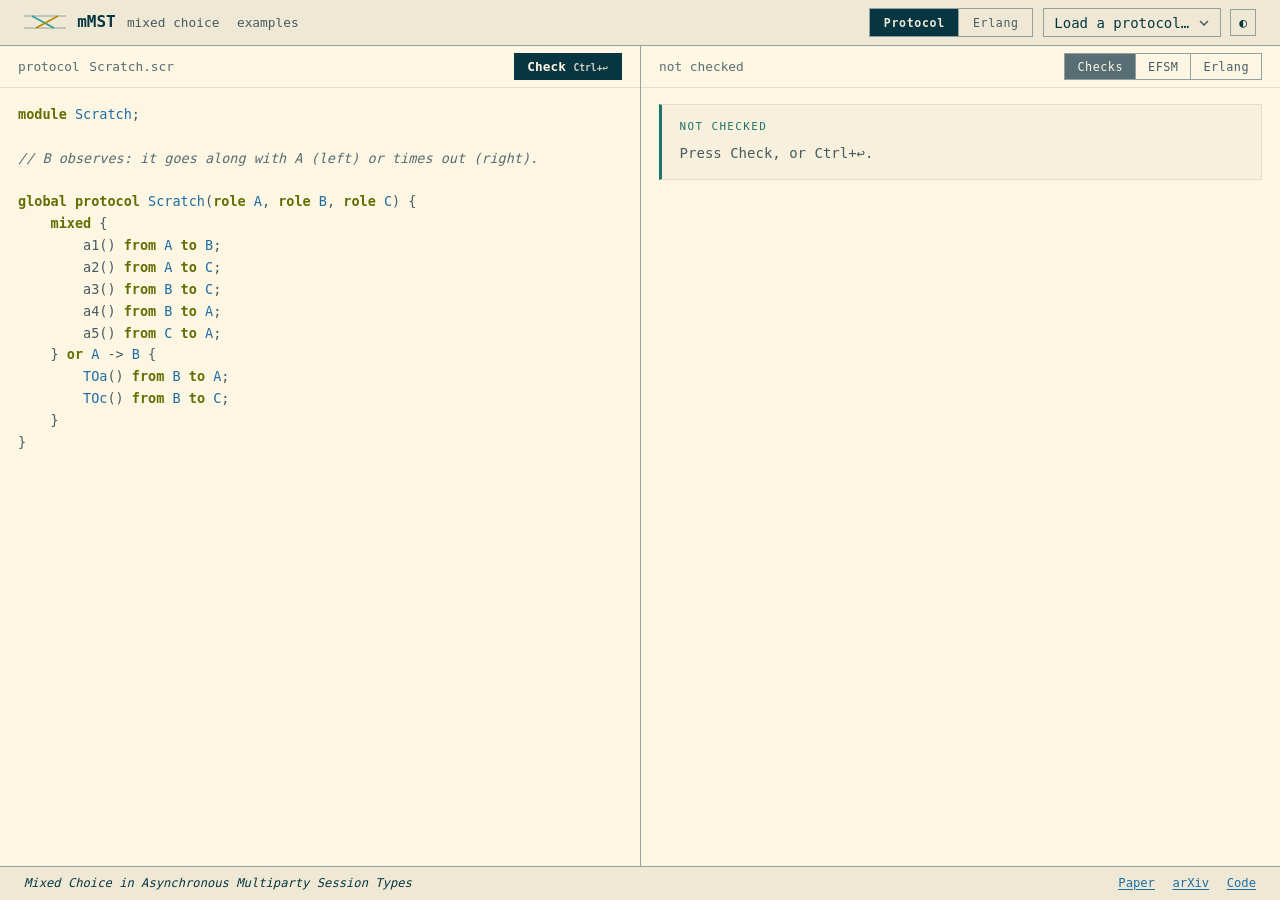
==== commit 957ca9a1: "update" ====
--- a/web/index.html
+++ b/web/index.html
@@ -77,7 +77,6 @@
 .pane-head .file{min-width:0; overflow:hidden; text-overflow:ellipsis; white-space:nowrap}
 .pane-head .btn{white-space:nowrap}
 @media (max-width:600px){ .pane-head .btn:not(.primary){padding:.3rem .5rem; font-size:.7rem} }
-.pane-head select{font-family:var(--mono); font-size:.72rem; padding:.28rem 1.6rem .28rem .5rem; max-width:none}
 .erl-files{
   flex:none; display:flex; flex-wrap:wrap; gap:.3rem; align-items:center;
   padding:.5rem clamp(12px,2vw,18px); border-bottom:1px solid var(--rule); background:var(--paper);
@@ -97,7 +96,8 @@
 .erl-files .gap{width:.45rem; flex:none}
 .erl-files button.undo{border:0; background:none; color:var(--ink-3); padding:.22rem 0; margin-left:auto; text-decoration:underline; text-underline-offset:2px}
 @media (max-width:900px){ .erl-files{flex-wrap:nowrap; overflow-x:auto} }
-.pane-body.editor mark.eline{background:rgba(220,50,47,.2); color:inherit; box-shadow:0 0 0 2px rgba(220,50,47,.2)}
+.pane-body.editor mark.eline{background:var(--mark); color:inherit; box-shadow:0 0 0 2px var(--mark)}
+.pane-body.editor mark.esoft{background:var(--mark-soft); color:inherit; box-shadow:0 0 0 2px var(--mark-soft)}
 
 .verdict .tag.wait{color:var(--rhs)}
 .rc0{color:var(--lhs)} .rc1{color:var(--rhs)} .rc2{color:var(--ink-2)} .rc3{color:var(--ink-3)}
@@ -167,9 +167,9 @@
 .verdict .tag.no{color:var(--fail)}
 .verdict .name{color:var(--ink-3); letter-spacing:.02em; text-transform:none; font-size:.8rem}
 
-ul.flags{list-style:none; margin:0 0 1.4rem; padding:0; max-width:34rem}
+ul.flags{list-style:none; margin:0 0 1.4rem; padding:0; max-width:46rem}
 ul.flags li{
-  display:flex; align-items:baseline; gap:.7rem; padding:.42rem 0;
+  display:flex; flex-wrap:wrap; align-items:baseline; gap:.7rem; padding:.42rem 0;
   border-bottom:1px solid var(--rule); font-family:var(--mono); font-size:.84rem;
 }
 ul.flags li b{min-width:2.2em; font-weight:600}
@@ -179,11 +179,16 @@
 ul.flags li .v.p{color:var(--pass)} ul.flags li .v.f{color:var(--fail)}
 ul.flags li.first-fail b{color:var(--fail)}
 
-.culprit{
-  font-family:var(--mono); font-size:.8rem; color:var(--fail);
-  background:var(--sunk); border-left:2px solid var(--fail);
-  padding:.5rem .8rem; margin:-.9rem 0 1.4rem; max-width:34rem; border-radius:0;
-}
+/* where it fails: a line per construct; line numbers jump to the editor */
+.where{font-family:var(--mono); font-size:.8rem; line-height:1.5; color:var(--ink-2)}
+.where div{padding:.12rem 0 .12rem 5em; text-indent:-5em}
+.where code{font-family:var(--mono); font-size:1em; color:var(--ink); background:none; padding:0}
+.where code.hd{margin-right:.4em}
+.where button.loc{font-size:1em}
+.where .ln{display:inline-block; min-width:5em; text-indent:0}
+ul.flags .where{flex-basis:100%; margin:0 0 0 2.9em}
+.msg .where{margin:.2rem 0 .7rem}
+.msg .where:last-child{margin-bottom:0}
 .hintline{max-width:46rem; color:var(--ink-2); margin:0 0 1rem}
 .hintline b{color:var(--ink)}
 .hintline code{font-family:var(--mono); font-size:.9em; background:var(--sunk); padding:.1em .35em; border-radius:0}
@@ -383,9 +388,6 @@
       <span id="erl-title">run</span>
       <span class="right">
         <span class="status" id="erl-status" aria-live="polite"></span>
-        <select id="erl-secs" title="Run time">
-          <option value="1">1 s</option><option value="3" selected>3 s</option><option value="10">10 s</option>
-        </select>
         <button class="btn primary" id="erl-run" title="Compile and run">Run <kbd class="kbd"></kbd></button>
       </span>
     </div>
@@ -442,35 +444,69 @@
            '<div class="t">' + esc(title) + '</div>' + esc(body) + '</div></div>';
   }
 
-  function renderFlags(flags){
+  // `x` as code; "line 9", "lines 9, 14" jump to the editor.
+  function rich(s){
+    return esc(s).replace(/`([^`]+)`/g, "<code>$1</code>")
+      .replace(/\b(lines?) (\d+(?:, \d+)*)/g, function(all, word, ns){
+        return ns.split(", ").map(function(n, i){
+          return '<button class="loc" data-line="' + n + '">' + (i ? "" : word + " ") + n + '</button>';
+        }).join(", ");
+      });
+  }
+
+  // One line per problem: where, the construct, what.
+  function where(ps){
+    return '<div class="where">' + ps.map(function(p){
+      return '<div><span class="ln"><button class="loc" data-line="' + p.line + '">line ' + p.line + '</button></span>' +
+             (p.head ? '<code class="hd">' + esc(p.head) + '</code> ' : '') + rich(p.text) + '</div>';
+    }).join("") + '</div>';
+  }
+
+  function renderFlags(flags, problems){
     var order = ["WF","SD","CT","BA"], firstFail = null, html = '<ul class="flags">';
     order.forEach(function(k){
-      var pass = flags[k];
+      var pass = flags[k], mine = (problems || []).filter(function(p){ return p.kind === k; });
       if (!pass && firstFail === null) firstFail = k;
       html += '<li' + (!pass && firstFail === k ? ' class="first-fail"' : '') + '>' +
               '<b>' + k + '</b><span class="nm">' + FLAG_NAMES[k][0] + '</span>' +
               '<span class="dots"></span>' +
-              '<span class="v ' + (pass ? "p" : "f") + '">' + (pass ? "PASS" : "FAIL") + '</span></li>';
+              '<span class="v ' + (pass ? "p" : "f") + '">' + (pass ? "PASS" : "FAIL") + '</span>' +
+              (mine.length ? where(mine) : '') + '</li>';
     });
     return { html: html + "</ul>", firstFail: firstFail };
   }
 
+  var TITLES = {
+    parse: "Syntax error", scribble: "Scribble error", projection: "Projection fails",
+    "inconsistent-choice": "Inconsistent choice", "mixed-roles": "Cannot translate",
+    "after-mixed": "Cannot translate", "mixed-first": "Cannot translate", "empty-block": "Cannot translate",
+    timeout: "Timed out"
+  };
+
+  // With these, the problem lines say all the error would.
+  var QUIET = { parse: 1, scribble: 1, "mixed-first": 1, "empty-block": 1, "mixed-roles": 1 };
+
+  function raw(r){
+    return r.raw ? '<details class="raw"><summary>checker output</summary><pre class="raw">' + esc(r.raw) + '</pre></details>' : '';
+  }
+
   function render(r){
+    var ps = r.problems || [];
+    mark(ps);
     if (!r.flags) {
       $("resultTitle").textContent = "not checked";
-      return show(msg("", r.code === "parse" ? "Syntax error" : "Not checked",
-                      r.error || "No result.") +
-                  (r.raw ? '' : ''));
+      var said = ps.length && QUIET[r.code];
+      return show('<div class="result"><div class="msg"><div class="t">' + esc(TITLES[r.code] || "Not checked") + '</div>' +
+                  (ps.length ? where(ps) : '') + (said ? '' : rich(r.error || "No result.")) + '</div>' + raw(r) + '</div>');
     }
 
-    var f = renderFlags(r.flags), h = '<div class="result">';
+    var f = renderFlags(r.flags, ps), h = '<div class="result">';
     h += '<div class="verdict"><span class="tag ' + (r.ok ? "ok" : "no") + '">' +
          (r.ok ? "valid" : "invalid") + '</span>' +
          (r.protocol ? '<span class="name">' + esc(r.protocol) + '</span>' : '') + '</div>';
     h += f.html;
 
     if (!r.ok) {
-      if (r.culprit) h += '<div class="culprit">culprit: ' + esc(r.culprit) + '</div>';
       var k = f.firstFail;
       h += '<p class="hintline"><b>' + k + ' &mdash; ' + FLAG_NAMES[k][0] + '.</b> ' + FLAG_NAMES[k][1] + '</p>';
       h += '<p class="hintline">Fix the first <b>FAIL</b>: one error can fail two checks.</p>';
@@ -486,8 +522,7 @@
       $("resultTitle").textContent = "valid";
     }
 
-    if (r.raw) h += '<details class="raw"><summary>checker output</summary><pre class="raw">' + esc(r.raw) + '</pre></details>';
-    show(h + "</div>");
+    show(h + raw(r) + "</div>");
   }
 
   var generated = null;
@@ -556,6 +591,7 @@
   function check(){
     shown = true;
     select("checks");
+    mark(null);
     busy(true);
     $("resultTitle").textContent = "checking";
     show(msg("wait", "Checking", ""));
@@ -566,6 +602,7 @@
   function generate(){
     shown = true;
     select("erlang");
+    mark(null);
     busy(true, "generating…");
     $("resultTitle").textContent = "generating";
     show(msg("wait", "Generating", ""));
@@ -577,6 +614,7 @@
   function showEFSMs(){
     shown = true;
     select("efsm");
+    mark(null);
     busy(true, "computing…");
     $("resultTitle").textContent = "computing";
     show(msg("wait", "Computing", ""));
@@ -595,8 +633,52 @@
     $("modname").style.color = m ? "" : "var(--fail)";
   }
 
-  var hl = document.getElementById("hl");
-  function syncHighlight(){ hl.innerHTML = window.MMST.highlight(src.value, "scribble") + "\n"; }
+  // Marks from the last check: hard, the lines at fault; soft, the construct. Kept
+  // while the line count stands, so they still point at the same lines.
+  var hl = document.getElementById("hl"), marks = null;
+  function lineCount(s){ return s.split("\n").length; }
+  function mark(ps){
+    marks = null;
+    (ps || []).forEach(function(p){
+      marks = marks || { at: {}, n: lineCount(src.value) };
+      (p.soft || []).forEach(function(n){ if (!marks.at[n]) marks.at[n] = "esoft"; });
+      (p.hard || []).forEach(function(n){ marks.at[n] = "eline"; });
+    });
+    syncHighlight();
+  }
+  function syncHighlight(){
+    var html = window.MMST.highlight(src.value, "scribble");
+    if (marks) {
+      var lines = html.split("\n");
+      Object.keys(marks.at).forEach(function(n){
+        var i = +n - 1, m = i >= 0 && i < lines.length && /^(\s*)(\S.*)$/.exec(lines[i]);
+        if (m) lines[i] = m[1] + '<mark class="' + marks.at[n] + '">' + m[2] + '</mark>';
+      });
+      html = lines.join("\n");
+    }
+    hl.innerHTML = html + "\n";
+  }
+  function keepMarks(){ if (marks && lineCount(src.value) !== marks.n) mark(null); }
+
+  // Select a line, a third of the way down.
+  function jump(line){
+    var text = src.value, start = 0;
+    for (var i = 1; i < line; i++) { start = text.indexOf("\n", start) + 1; if (!start) return; }
+    var end = text.indexOf("\n", start);
+    if (end < 0) end = text.length;
+    while (start < end && /[ \t]/.test(text.charAt(start))) start++;
+    src.focus({ preventScroll: true });
+    try { src.setSelectionRange(start, end); } catch (e) {}
+    var lh = parseFloat(getComputedStyle(src).lineHeight) || 20;
+    src.scrollTop = Math.max(0, (line - 1) * lh - src.clientHeight / 3);
+    src.scrollLeft = 0;
+    hl.parentElement.scrollTop = src.scrollTop; hl.parentElement.scrollLeft = 0;
+    if (window.matchMedia("(max-width:900px)").matches) src.scrollIntoView({ block: "nearest" });
+  }
+  out.addEventListener("click", function(e){
+    var b = e.target.closest("button.loc[data-line]");
+    if (b) jump(+b.dataset.line);
+  });
 
   function decode(s){
     try { return decodeURIComponent(escape(atob(s.replace(/-/g,"+").replace(/_/g,"/")))); }
@@ -607,6 +689,7 @@
   var VIEWS = { checks: check, efsm: showEFSMs, erlang: generate };
   tabs.forEach(function(b){ b.addEventListener("click", function(){ VIEWS[b.getAttribute("data-view")](); }); });
   src.addEventListener("input", syncName);
+  src.addEventListener("input", keepMarks);
   src.addEventListener("input", syncHighlight);
   src.addEventListener("scroll", function(){
     var pre = hl.parentElement;
@@ -625,6 +708,7 @@
       e.preventDefault();
       src.setRangeText("    ", src.selectionStart, src.selectionEnd, "end");
       syncName();
+      keepMarks();
       syncHighlight();
     }
   });
@@ -678,7 +762,7 @@
     if (!x) return false;
     src.value = x.source;
     syncName();
-    syncHighlight();
+    mark(null);
     sel.value = id;
     history.replaceState(null, "", "#ex=" + encodeURIComponent(id));
     if (VIEWS[v]) VIEWS[v](); else idle();
--- a/web/theme.css
+++ b/web/theme.css
@@ -10,12 +10,14 @@
   --syn-kw:#606f00; --syn-str:#1e736d; --syn-num:#bf2a72; --syn-var:#1e6da5;
   --pass-fill:#859900; --pass-on:#002b36; --fail-fill:#ca2522; --fail-on:#fdf6e3;
   --hl:#b58900; --hl-on:#002b36; --hl-edge:#836300;
+  --primary:#073642; --primary-ink:#fdf6e3; --primary-hover:#586e75;
   --bar:#eee8d5; --bar-ink:#073642; --bar-ink-2:#475b62; --bar-rule:#93a1a1;
   --logo-lhs:#2aa198; --logo-rhs:#b58900; --logo-rule:#93a1a1;
   --head:#fdf6e3; --head-ink:#586e75;
   --tab-on:#586e75; --tab-on-ink:#fdf6e3;
   --foot:#eee8d5; --foot-ink:#073642; --foot-ink-2:#475b62; --foot-link:#1e6da5;
   --sel:rgba(38,139,210,.2);
+  --mark:rgba(220,50,47,.2); --mark-soft:rgba(220,50,47,.08);
   --chev:url("data:image/svg+xml,%3Csvg xmlns='http://www.w3.org/2000/svg' width='10' height='6' viewBox='0 0 10 6'%3E%3Cpath d='M1 1l4 4 4-4' fill='none' stroke='%23475b62' stroke-width='1.5'/%3E%3C/svg%3E");
   --mono:ui-monospace,"SF Mono",SFMono-Regular,Menlo,"DejaVu Sans Mono","Liberation Mono",Consolas,monospace;
   --serif:var(--mono); --sans:var(--mono);
@@ -29,12 +31,14 @@
     --syn-kw:#859900; --syn-str:#2aa198; --syn-num:#dd629d; --syn-var:#2f93d9;
     --pass-fill:#859900; --pass-on:#002b36; --fail-fill:#dc322f; --fail-on:#ffffff;
     --hl:#b58900; --hl-on:#002b36; --hl-edge:#b58900;
+    --primary:#eee8d5; --primary-ink:#002b36; --primary-hover:#93a1a1;
     --bar:#073642; --bar-ink:#eee8d5; --bar-ink-2:#93a1a1; --bar-rule:#586e75;
     --logo-lhs:#2aa198; --logo-rhs:#b58900; --logo-rule:#586e75;
     --head:#002b36; --head-ink:#839496;
     --tab-on:#93a1a1; --tab-on-ink:#002b36;
     --foot:#073642; --foot-ink:#eee8d5; --foot-ink-2:#93a1a1; --foot-link:#479fde;
     --sel:rgba(38,139,210,.35);
+    --mark:rgba(220,50,47,.36); --mark-soft:rgba(220,50,47,.16);
     --chev:url("data:image/svg+xml,%3Csvg xmlns='http://www.w3.org/2000/svg' width='10' height='6' viewBox='0 0 10 6'%3E%3Cpath d='M1 1l4 4 4-4' fill='none' stroke='%2393a1a1' stroke-width='1.5'/%3E%3C/svg%3E");
   }
 }
@@ -46,12 +50,14 @@
   --syn-kw:#859900; --syn-str:#2aa198; --syn-num:#dd629d; --syn-var:#2f93d9;
   --pass-fill:#859900; --pass-on:#002b36; --fail-fill:#dc322f; --fail-on:#ffffff;
   --hl:#b58900; --hl-on:#002b36; --hl-edge:#b58900;
+  --primary:#eee8d5; --primary-ink:#002b36; --primary-hover:#93a1a1;
   --bar:#073642; --bar-ink:#eee8d5; --bar-ink-2:#93a1a1; --bar-rule:#586e75;
   --logo-lhs:#2aa198; --logo-rhs:#b58900; --logo-rule:#586e75;
   --head:#002b36; --head-ink:#839496;
   --tab-on:#93a1a1; --tab-on-ink:#002b36;
   --foot:#073642; --foot-ink:#eee8d5; --foot-ink-2:#93a1a1; --foot-link:#479fde;
   --sel:rgba(38,139,210,.35);
+  --mark:rgba(220,50,47,.36); --mark-soft:rgba(220,50,47,.16);
   --chev:url("data:image/svg+xml,%3Csvg xmlns='http://www.w3.org/2000/svg' width='10' height='6' viewBox='0 0 10 6'%3E%3Cpath d='M1 1l4 4 4-4' fill='none' stroke='%2393a1a1' stroke-width='1.5'/%3E%3C/svg%3E");
 }
 
@@ -89,8 +95,8 @@
 select{max-width:14rem}
 .btn{font-size:.8rem}
 .btn:hover{background:var(--sunk); border-color:var(--ink-3)}
-.btn.primary{background:var(--hl); border-color:var(--hl-edge); color:var(--hl-on); font-weight:700}
-.btn.primary:hover{filter:brightness(1.08); background:var(--hl)}
+.btn.primary{background:var(--primary); border-color:var(--primary); color:var(--primary-ink); font-weight:700}
+.btn.primary:hover{background:var(--primary-hover); border-color:var(--primary-hover)}
 .btn.primary[disabled],.btn[disabled]{opacity:.55; cursor:progress}
 .btn.icon{padding:.32rem .5rem}
 kbd{font-family:var(--mono); font-size:.75em; opacity:.8}
@@ -124,7 +130,6 @@
 /* reading pages: one column, 80 characters */
 main.doc{flex:1; padding:2.2rem clamp(16px,4vw,32px) 3rem}
 .doc .col{max-width:80ch; margin:0 auto}
-.doc .kicker{font-size:.76rem; color:var(--accent); margin:0 0 .4rem}
 .doc h1.title{font-weight:700; font-size:clamp(1.5rem,3.6vw,2rem); line-height:1.15; margin:0 0 .9rem; color:var(--ink)}
 .doc .lede{font-size:1rem; color:var(--ink-2); margin:0 0 1.6rem}
 .doc p{color:var(--ink-2); margin:0 0 1rem}
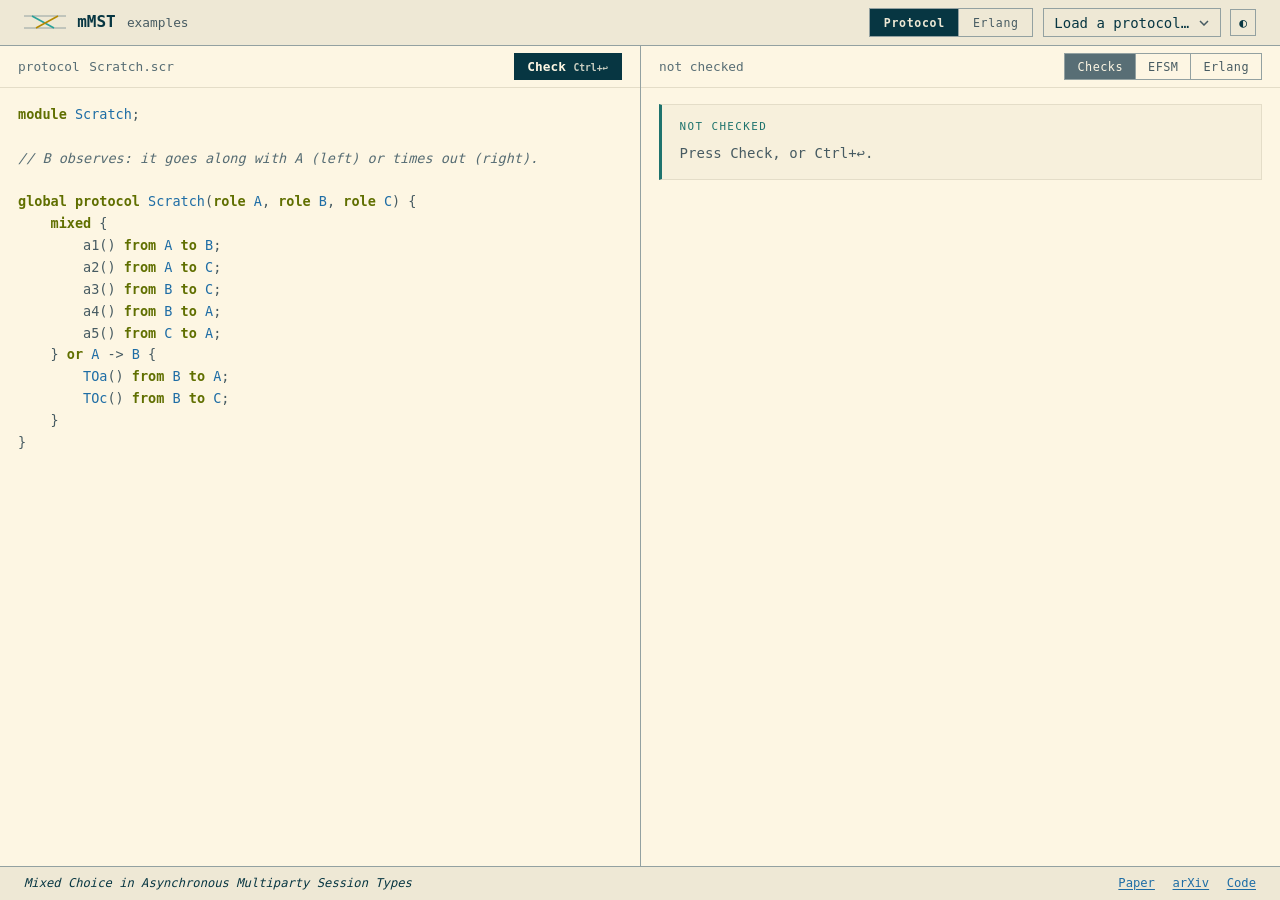
==== commit b73b2d45: "update" ====
--- a/web/index.html
+++ b/web/index.html
@@ -256,7 +256,7 @@
 .efsm-svg .tr.rhs{stroke:var(--rhs)}
 .efsm-svg .tr.none{stroke:var(--ink-3)}
 .efsm-svg .tr.jump{stroke:var(--ink-3); stroke-dasharray:5 4}
-.efsm-svg .tr.commit{stroke-width:2.4}
+.efsm-svg .tr.switch{stroke-width:2.4}
 .efsm-svg .tr.next{stroke-width:3.2}
 .efsm-svg .tr.hot{stroke:var(--hl); stroke-width:3.4}
 .efsm-svg .ah.lhs{fill:var(--lhs)}
@@ -303,6 +303,7 @@
 .efsm-trace li.empty{font-family:var(--sans)}
 .efsm-legend{display:flex; flex-wrap:wrap; gap:.35rem 1.2rem; margin:1rem 0 0; font-size:.78rem; color:var(--ink-2)}
 .efsm-legend code{font-family:var(--mono); font-size:.92em; color:var(--ink)}
+.efsm-legend .row{flex-basis:100%}
 .efsm-legend .sw{display:inline-block; width:22px; vertical-align:middle; margin-right:.4rem; border-top:2.5px solid var(--ink-3)}
 .efsm-legend .sw.lhs{border-top-color:var(--lhs)}
 .efsm-legend .sw.rhs{border-top-color:var(--rhs)}
@@ -321,7 +322,10 @@
       <line x1="12" y1="16" x2="34" y2="4" stroke="var(--rhs)" stroke-width="1.6"></line>
     </svg>
     <h1>mMST</h1>
-    <span class="sub"><a href="mixed-choice.html" title="Mixed choice and the four checks">mixed choice</a><a href="examples.html" title="The examples">examples</a></span>
+    <span class="sub">
+      <!-- <a href="mixed-choice.html" title="Mixed choice and the four checks">mixed choice</a> -->
+      <a href="examples.html" title="The examples">examples</a>
+    </span>
   </div>
 
   <span class="modes" role="tablist" aria-label="Mode">
@@ -516,9 +520,10 @@
       (r.locals || []).forEach(function(l){
         h += '<li><span class="role">' + esc(l.role) + '</span><code class="ty">' + esc(l.type) + '</code></li>';
       });
-      h += '</ul><p class="hintline" style="margin-top:1.2rem"><code>&#8853;</code> sends' +
-           ' &nbsp;&middot;&nbsp; <code>&amp;</code> receives' +
-           ' &nbsp;&middot;&nbsp; <code>&#9655;</code> between the two sides of a mixed choice</p>';
+      h += '</ul><p class="hintline" style="margin-top:1.2rem"><code>&#8853;</code> select (output-only choice)' +
+           ' &nbsp;&middot;&nbsp; <code>&amp;</code> branch (input-only choice)' +
+           ' &nbsp;&middot;&nbsp; <code>&#9655;n_R</code> separates the left and right of mixed choice <code>n</code>,' +
+           ' observer <code>R</code></p>';
       $("resultTitle").textContent = "valid";
     }
 
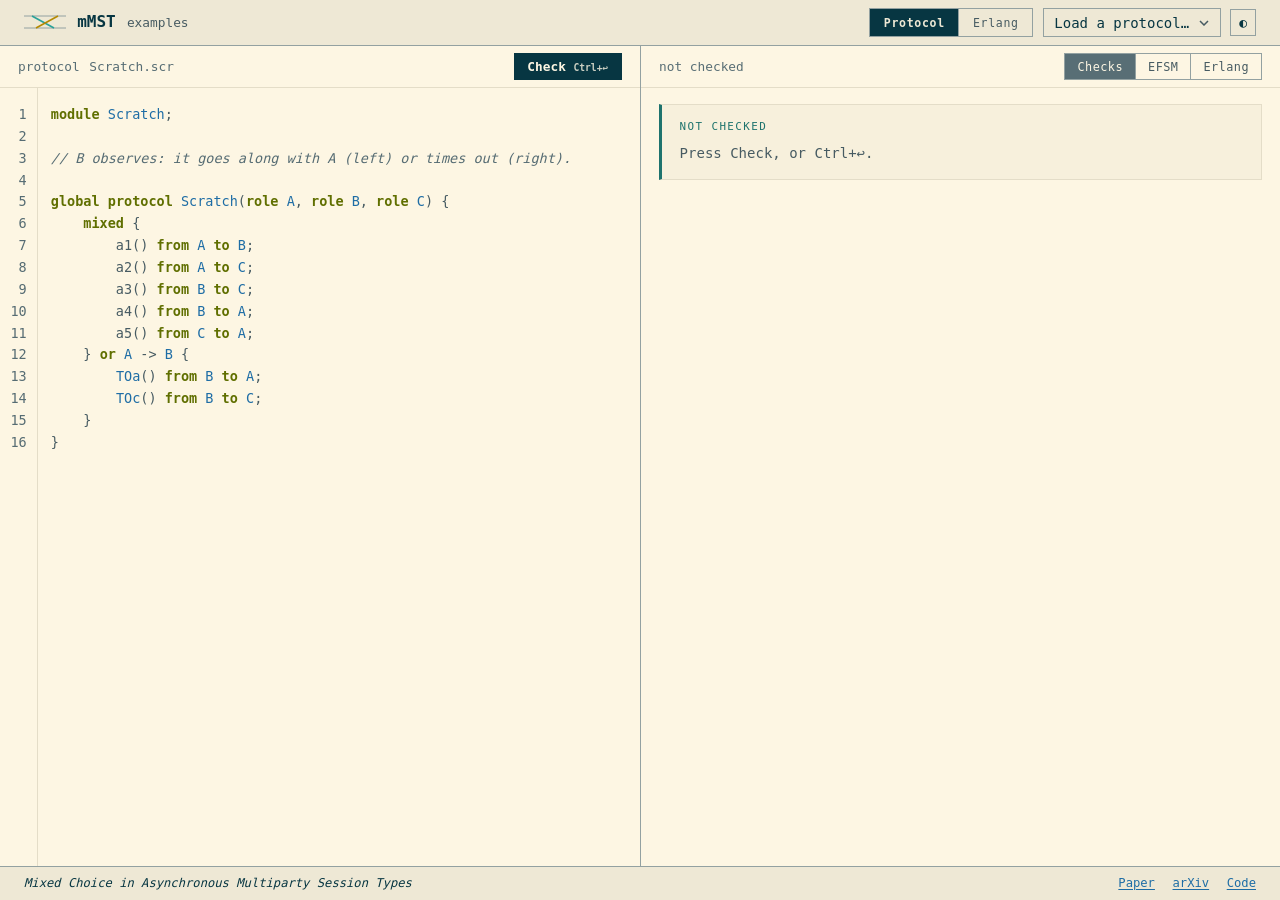
==== commit 7d3d442b: "update" ====
--- a/web/index.html
+++ b/web/index.html
@@ -6,6 +6,7 @@
 <title>mMST — mixed-choice session types</title>
 <link rel="icon" href="data:image/svg+xml,%3Csvg xmlns='http://www.w3.org/2000/svg' viewBox='0 0 32 32'%3E%3Crect width='32' height='32' fill='%23002b36'/%3E%3Cpath d='M6 9h20M6 23h20' stroke='%2393a1a1' stroke-opacity='.6' stroke-width='1.5'/%3E%3Cpath d='M9 9l14 14' stroke='%232aa198' stroke-width='3'/%3E%3Cpath d='M9 23l14-14' stroke='%23b58900' stroke-width='3'/%3E%3C/svg%3E">
 <link rel="stylesheet" href="theme.css">
+<script src="vendor/marked.umd.js"></script>
 <script src="shared.js"></script>
 <style>
 /* panes: side by side when wide, stacked when narrow; split.js moves the gutter */
@@ -51,12 +52,22 @@
 .tabs button[disabled]{opacity:.55; cursor:progress}
 
 .pane-body{flex:1; overflow:auto; min-height:0}
-.pane-body.editor{position:relative; overflow:hidden}
+/* editor: line numbers (.lnum, shared.js) | highlighted text under a transparent textarea */
+.pane-body.editor{position:relative; overflow:hidden; --ln:2ch; --lnw:calc(var(--ln) + 1.3rem + 1px)}
 .pane-body.editor pre.hl, .pane-body.editor textarea{
-  position:absolute; inset:0; margin:0; width:100%; height:100%; padding:1rem clamp(12px,2vw,18px);
+  position:absolute; top:0; bottom:0; left:var(--lnw); margin:0; width:calc(100% - var(--lnw)); height:100%;
+  padding:1rem clamp(12px,2vw,18px) 1rem .8rem;
   font-family:var(--mono); font-size:13.5px; line-height:1.62; tab-size:4;
   white-space:pre; overflow:auto; border:0;
 }
+.pane-body.editor .lnum{
+  position:absolute; top:0; bottom:0; left:0; width:var(--lnw); overflow:hidden;
+  font-family:var(--mono); font-size:13.5px; line-height:1.62; color:var(--ink-3);
+  background:var(--paper); border-right:1px solid var(--rule); user-select:none; -webkit-user-select:none;
+}
+.pane-body.editor .lnum > div{padding:1rem .65rem 1rem 0; text-align:right; white-space:pre}
+.pane-body.editor .lnum .eline{color:var(--fail); font-weight:700}
+.pane-body.editor .lnum .esoft{color:var(--ink-2)}
 .pane-body.editor pre.hl{color:var(--ink-2); background:var(--paper); pointer-events:none}
 .pane-body.editor pre.hl code{white-space:inherit; font:inherit}
 .pane-body.editor textarea{resize:none; outline:none; background:transparent; color:transparent; caret-color:var(--ink)}
@@ -313,28 +324,14 @@
 </head>
 <body>
 
-<header>
-  <div class="brand">
-    <svg width="42" height="20" viewBox="0 0 42 20" aria-hidden="true">
-      <line x1="0" y1="4" x2="42" y2="4" stroke="var(--rule-2)"></line>
-      <line x1="0" y1="16" x2="42" y2="16" stroke="var(--rule-2)"></line>
-      <line x1="8" y1="4" x2="30" y2="16" stroke="var(--lhs)" stroke-width="1.6"></line>
-      <line x1="12" y1="16" x2="34" y2="4" stroke="var(--rhs)" stroke-width="1.6"></line>
-    </svg>
-    <h1>mMST</h1>
-    <span class="sub">
-      <!-- <a href="mixed-choice.html" title="Mixed choice and the four checks">mixed choice</a> -->
-      <a href="examples.html" title="The examples">examples</a>
-    </span>
-  </div>
-
+<!-- The rest of the bar comes from header.html (shared.js). -->
+<header id="site-header">
   <span class="modes" role="tablist" aria-label="Mode">
     <button role="tab" data-mode="protocol" aria-selected="true" title="Check a protocol">Protocol</button>
     <button role="tab" data-mode="erlang" aria-selected="false" title="Edit and run Erlang">Erlang</button>
   </span>
   <select id="examples" title="Load a protocol"><option value="">Load a protocol&hellip;</option></select>
   <select id="erlsets" title="Open Erlang" hidden><option value="">Open Erlang&hellip;</option></select>
-  <button class="btn icon" id="theme" title="Light / dark" aria-label="Toggle light and dark">&#9680;</button>
 </header>
 
 <main id="protocol-main">
@@ -779,9 +776,10 @@
     if (/[#&]ex=/.test(location.hash)) history.replaceState(null, "", location.pathname + location.search);
   });
 
-  var menu = fetch("/api/examples")
-    .then(function(r){ if (!r.ok) throw new Error("HTTP " + r.status); return r.json(); })
-    .then(function(d){ fillMenu(d.examples || []); window.MMST.erlang.refresh(); });
+  var menu = Promise.all([
+      fetch("/api/examples").then(function(r){ if (!r.ok) throw new Error("HTTP " + r.status); return r.json(); }),
+      window.MMST.examples ? window.MMST.examples.ready : null        // order and titles, from text/examples.md
+    ]).then(function(r){ fillMenu(r[0].examples || []); window.MMST.erlang.refresh(); });
 
   function unescapeHash(s){ try { return decodeURIComponent(s); } catch (e) { return s; } }
   var hash = location.hash;
@@ -801,6 +799,7 @@
   src.value = seeded || loadDraft() || SEED;
   syncName();
   syncHighlight();
+  window.MMST.lineNumbers(src, hl);
   // Start: #mode=erlang, else #p=, else #ex= (once the menu is in), else the draft or the starter.
   if (erl) {
     menu["catch"](function(){});
--- a/web/theme.css
+++ b/web/theme.css
@@ -79,6 +79,7 @@
   padding:.4rem clamp(12px,2.5vw,24px); background:var(--bar); color:var(--bar-ink);
   border-bottom:1px solid var(--bar-rule);
 }
+#site-header:not(.ready) > *{visibility:hidden}     /* until header.html is in (shared.js) */
 .brand{display:flex; align-items:center; gap:.7rem; margin-right:auto}
 .brand h1{font-weight:700; font-size:1rem; margin:0; white-space:nowrap}
 .brand .sub{display:inline-flex; flex-wrap:wrap; gap:.2rem 1.1rem; font-size:.8rem; color:var(--bar-ink-2)}
@@ -112,7 +113,7 @@
 .brand svg{--lhs:var(--logo-lhs); --rhs:var(--logo-rhs); --rule-2:var(--logo-rule); flex:none}
 
 /* shared */
-h3.sec{
+.sec{
   font-size:.78rem; letter-spacing:.04em; text-transform:uppercase;
   color:var(--ink); font-weight:700; margin:1.7rem 0 .6rem;
 }
@@ -126,6 +127,14 @@
 .tok-com{color:var(--ink-3); font-style:italic}
 .tok-num{color:var(--syn-num)}
 .tok-var{color:var(--syn-var)}
+/* types (shared.js highlightTypes): roles, labels, ⊕ and &, ⊳, ✓ and ✗ */
+.tok-role{color:var(--syn-var); font-weight:700}
+.tok-label{color:var(--syn-str)}
+.tok-op{color:var(--syn-num); font-weight:700}
+.tok-mc{color:var(--rhs); font-weight:700}
+.tok-arrow{color:var(--ink-3)}
+.tok-ok{color:var(--pass); font-weight:700}
+.tok-bad{color:var(--fail); font-weight:700}
 
 /* reading pages: one column, 80 characters */
 main.doc{flex:1; padding:2.2rem clamp(16px,4vw,32px) 3rem}
@@ -133,10 +142,11 @@
 .doc h1.title{font-weight:700; font-size:clamp(1.5rem,3.6vw,2rem); line-height:1.15; margin:0 0 .9rem; color:var(--ink)}
 .doc .lede{font-size:1rem; color:var(--ink-2); margin:0 0 1.6rem}
 .doc p{color:var(--ink-2); margin:0 0 1rem}
-.doc p b{color:var(--ink)}
+.doc p b, .doc p strong{color:var(--ink)}
 .doc code{font-family:var(--mono); font-size:.95em; background:var(--sunk); padding:.05em .3em}
 .doc pre.code{margin:.3rem 0 1.2rem}
-.doc h3.sec{margin:2.3rem 0 .7rem}
+.doc pre code{font-size:inherit; background:none; padding:0}
+.doc .sec{margin:2.3rem 0 .7rem}
 .doc a:not(.btn){color:var(--accent); text-decoration:underline; text-underline-offset:2px}
 .doc a:not(.btn):hover{color:var(--ink)}
 
